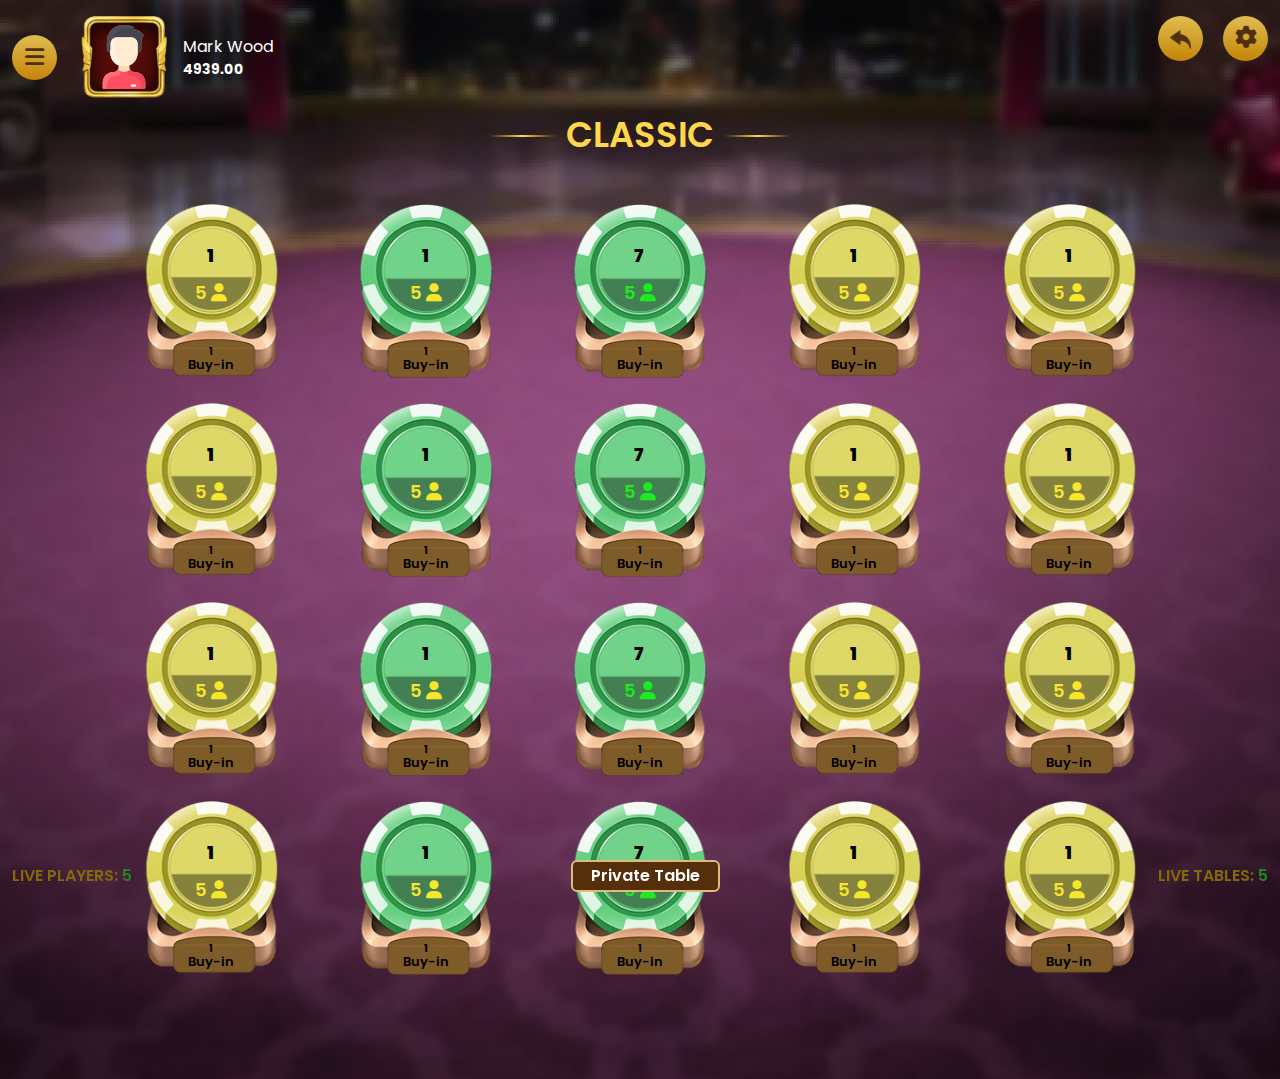
==== lobby.html @ 3e8548d9 "Add files via upload" ====
<!DOCTYPE html>
<html>
<head>
	<meta charset="UTF-8">
    <meta name="viewport" content="width=device-width,initial-scale=1">
	<title>Teen Patti</title>
	<link rel="stylesheet" type="text/css" href="assets/css/bootstrap.min.css">
	<link rel="stylesheet" type="text/css" href="assets/css/style.css">
	<link rel="stylesheet" type="text/css" href="assets/Fontawsome/css/all.min.css">
	<link href="https://fonts.googleapis.com/css2?family=Poppins:wght@400;500;600;700;800;900&display=swap" rel="stylesheet">
</head>
<body class="teenpatti-lobby" style="overflow-x: hidden;">
<div class="w-100 overflow-hidden" style="overflow: hidden;">
	<div class="teenpatti-header container-fluid py-3">
	<div class="row justify-content-between">
		<div class="w-auto d-flex align-items-center">
			<button class="btn btn-header me-4 lobbymenuBtn d-flex align-items-center justify-content-center">
				<i class="fa-solid fa-bars portrait-block"></i>
			</button>
			<div class="d-flex align-items-center">
			<div class="teenpattiprofile position-relative">
				<img src="assets/img/man.png" />
			</div>
			<p class="username ms-3 mb-0">Mark Wood<strong class="d-block" style="font-size: 14px;">4939.00</strong></p>
		</div>
	</div>
		<div class="w-auto">
			<button class="btn btn-header me-3">
				<img src="assets/img/back.png" />
			</button>
			<button class="btn btn-header settingsBtn">
				<i class="fa-solid fa-gear"></i>
			</button>

			<div class="lobbyMenu settingpopup position-absolute top-0">
        <button class="btn text-uppercase position-relative">Settings <i class="fa-solid fa-xmark"></i></button>
        <ul class="pokerMenu-list">
          <li class="d-block pokernav-item text-uppercase switchToggle">
            <i class="fa-solid fa-music"></i> Sound <input type="checkbox" id="switch" class="" name="">
            <label for="switch" class="value_add"></label>
          </li>
          <li class="d-block pokernav-item text-uppercase switchToggle">
            <i class="fa-solid fa-mobile"></i> Vibration <input type="checkbox" id="muteChat" class="" name="">
            <label for="muteChat" class="value_add"></label>
          </li>
          <li class="d-block pokernav-item text-uppercase switchToggle">
            <i class="fa-brands fa-rocketchat"></i> Chat <input type="checkbox" id="autoMuck" class="" name="">
            <label for="autoMuck" class="value_add"></label>
          </li>
        </ul>
      </div>

		</div>
</div>
</div>


<div class="container-fluid position-relative" style="padding-bottom: 80px;">
	<h2 class="text-uppercase lobby-title d-flex justify-content-center mb-0"><span>classic</span></h2>

	<div class="row align-items-center justify-content-center mt-5 betgapdiv">
		<div class="col-md-2 col-sm-4 col-6 mb-4 position-relative text-center">
			<div class="lobbybetpoint position-relative d-inline-block">
			<img src="assets/img/bet.png">
			<div class="userlobbypoint">1</div>
			<div class="usernumber-lobby">
				5 <i class="fa-solid fa-user"></i>
			</div>
			<div class="buyinlobbybtn">
				Buy-in
			</div>
			<div class="buyinpointlobby">1</div>
		</div>
	</div>

		<div class="col-md-2 col-sm-4 col-6 mb-4 position-relative text-center">
			<div class="lobbybetpoint position-relative d-inline-block">
			<img src="assets/img/bet2.png">
			<div class="userlobbypoint">1</div>
			<div class="usernumber-lobby">
				5 <i class="fa-solid fa-user"></i>
			</div>
			<div class="buyinlobbybtn">
				Buy-in
			</div>
			<div class="buyinpointlobby">1</div>
		</div>
	</div>

		<div class="col-md-2 col-sm-4 col-6 mb-4 position-relative text-center">
			<div class="lobbybetpoint position-relative d-inline-block">
			<img src="assets/img/bet2.png">
			<div class="userlobbypoint">7</div>
			<div class="usernumber-lobby" style="color: #1ceb1f;">
				5 <i class="fa-solid fa-user" style="color: #1ceb1f;"></i>
			</div>
			<div class="buyinlobbybtn">
				Buy-in
			</div>
			<div class="buyinpointlobby">1</div>
		</div>
		</div>

		<div class="col-md-2 col-sm-4 col-6 mb-4 position-relative text-center">
			<div class="lobbybetpoint position-relative d-inline-block">
			<img src="assets/img/bet.png">
			<div class="userlobbypoint">1</div>
			<div class="usernumber-lobby">
				5 <i class="fa-solid fa-user"></i>
			</div>
			<div class="buyinlobbybtn">
				Buy-in
			</div>
			<div class="buyinpointlobby">1</div>
		</div>
		</div>

		<div class="col-md-2 col-sm-4 col-6 mb-4 position-relative text-center">
			<div class="lobbybetpoint position-relative d-inline-block">
			<img src="assets/img/bet.png">
			<div class="userlobbypoint">1</div>
			<div class="usernumber-lobby">
				5 <i class="fa-solid fa-user"></i>
			</div>
			<div class="buyinlobbybtn">
				Buy-in
			</div>
			<div class="buyinpointlobby">1</div>
		</div>
		</div>

		<div class="col-md-2 col-sm-4 col-6 mb-4 position-relative text-center">
			<div class="lobbybetpoint position-relative d-inline-block">
			<img src="assets/img/bet.png">
			<div class="userlobbypoint">1</div>
			<div class="usernumber-lobby">
				5 <i class="fa-solid fa-user"></i>
			</div>
			<div class="buyinlobbybtn">
				Buy-in
			</div>
			<div class="buyinpointlobby">1</div>
		</div>
	</div>

		<div class="col-md-2 col-sm-4 col-6 mb-4 position-relative text-center">
			<div class="lobbybetpoint position-relative d-inline-block">
			<img src="assets/img/bet2.png">
			<div class="userlobbypoint">1</div>
			<div class="usernumber-lobby">
				5 <i class="fa-solid fa-user"></i>
			</div>
			<div class="buyinlobbybtn">
				Buy-in
			</div>
			<div class="buyinpointlobby">1</div>
		</div>
	</div>

		<div class="col-md-2 col-sm-4 col-6 mb-4 position-relative text-center">
			<div class="lobbybetpoint position-relative d-inline-block">
			<img src="assets/img/bet2.png">
			<div class="userlobbypoint">7</div>
			<div class="usernumber-lobby" style="color: #1ceb1f;">
				5 <i class="fa-solid fa-user" style="color: #1ceb1f;"></i>
			</div>
			<div class="buyinlobbybtn">
				Buy-in
			</div>
			<div class="buyinpointlobby">1</div>
		</div>
		</div>

		<div class="col-md-2 col-sm-4 col-6 mb-4 position-relative text-center">
			<div class="lobbybetpoint position-relative d-inline-block">
			<img src="assets/img/bet.png">
			<div class="userlobbypoint">1</div>
			<div class="usernumber-lobby">
				5 <i class="fa-solid fa-user"></i>
			</div>
			<div class="buyinlobbybtn">
				Buy-in
			</div>
			<div class="buyinpointlobby">1</div>
		</div>
		</div>

		<div class="col-md-2 col-sm-4 col-6 mb-4 position-relative text-center">
			<div class="lobbybetpoint position-relative d-inline-block">
			<img src="assets/img/bet.png">
			<div class="userlobbypoint">1</div>
			<div class="usernumber-lobby">
				5 <i class="fa-solid fa-user"></i>
			</div>
			<div class="buyinlobbybtn">
				Buy-in
			</div>
			<div class="buyinpointlobby">1</div>
		</div>
		</div>

		<div class="col-md-2 col-sm-4 col-6 mb-4 position-relative text-center">
			<div class="lobbybetpoint position-relative d-inline-block">
			<img src="assets/img/bet.png">
			<div class="userlobbypoint">1</div>
			<div class="usernumber-lobby">
				5 <i class="fa-solid fa-user"></i>
			</div>
			<div class="buyinlobbybtn">
				Buy-in
			</div>
			<div class="buyinpointlobby">1</div>
		</div>
	</div>

		<div class="col-md-2 col-sm-4 col-6 mb-4 position-relative text-center">
			<div class="lobbybetpoint position-relative d-inline-block">
			<img src="assets/img/bet2.png">
			<div class="userlobbypoint">1</div>
			<div class="usernumber-lobby">
				5 <i class="fa-solid fa-user"></i>
			</div>
			<div class="buyinlobbybtn">
				Buy-in
			</div>
			<div class="buyinpointlobby">1</div>
		</div>
	</div>

		<div class="col-md-2 col-sm-4 col-6 mb-4 position-relative text-center">
			<div class="lobbybetpoint position-relative d-inline-block">
			<img src="assets/img/bet2.png">
			<div class="userlobbypoint">7</div>
			<div class="usernumber-lobby" style="color: #1ceb1f;">
				5 <i class="fa-solid fa-user" style="color: #1ceb1f;"></i>
			</div>
			<div class="buyinlobbybtn">
				Buy-in
			</div>
			<div class="buyinpointlobby">1</div>
		</div>
		</div>

		<div class="col-md-2 col-sm-4 col-6 mb-4 position-relative text-center">
			<div class="lobbybetpoint position-relative d-inline-block">
			<img src="assets/img/bet.png">
			<div class="userlobbypoint">1</div>
			<div class="usernumber-lobby">
				5 <i class="fa-solid fa-user"></i>
			</div>
			<div class="buyinlobbybtn">
				Buy-in
			</div>
			<div class="buyinpointlobby">1</div>
		</div>
		</div>

		<div class="col-md-2 col-sm-4 col-6 mb-4 position-relative text-center">
			<div class="lobbybetpoint position-relative d-inline-block">
			<img src="assets/img/bet.png">
			<div class="userlobbypoint">1</div>
			<div class="usernumber-lobby">
				5 <i class="fa-solid fa-user"></i>
			</div>
			<div class="buyinlobbybtn">
				Buy-in
			</div>
			<div class="buyinpointlobby">1</div>
		</div>
		</div>

		<div class="col-md-2 col-sm-4 col-6 mb-4 position-relative text-center">
			<div class="lobbybetpoint position-relative d-inline-block">
			<img src="assets/img/bet.png">
			<div class="userlobbypoint">1</div>
			<div class="usernumber-lobby">
				5 <i class="fa-solid fa-user"></i>
			</div>
			<div class="buyinlobbybtn">
				Buy-in
			</div>
			<div class="buyinpointlobby">1</div>
		</div>
	</div>

		<div class="col-md-2 col-sm-4 col-6 mb-4 position-relative text-center">
			<div class="lobbybetpoint position-relative d-inline-block">
			<img src="assets/img/bet2.png">
			<div class="userlobbypoint">1</div>
			<div class="usernumber-lobby">
				5 <i class="fa-solid fa-user"></i>
			</div>
			<div class="buyinlobbybtn">
				Buy-in
			</div>
			<div class="buyinpointlobby">1</div>
		</div>
	</div>

		<div class="col-md-2 col-sm-4 col-6 mb-4 position-relative text-center">
			<div class="lobbybetpoint position-relative d-inline-block">
			<img src="assets/img/bet2.png">
			<div class="userlobbypoint">7</div>
			<div class="usernumber-lobby" style="color: #1ceb1f;">
				5 <i class="fa-solid fa-user" style="color: #1ceb1f;"></i>
			</div>
			<div class="buyinlobbybtn">
				Buy-in
			</div>
			<div class="buyinpointlobby">1</div>
		</div>
		</div>

		<div class="col-md-2 col-sm-4 col-6 mb-4 position-relative text-center">
			<div class="lobbybetpoint position-relative d-inline-block">
			<img src="assets/img/bet.png">
			<div class="userlobbypoint">1</div>
			<div class="usernumber-lobby">
				5 <i class="fa-solid fa-user"></i>
			</div>
			<div class="buyinlobbybtn">
				Buy-in
			</div>
			<div class="buyinpointlobby">1</div>
		</div>
		</div>

		<div class="col-md-2 col-sm-4 col-6 mb-4 position-relative text-center">
			<div class="lobbybetpoint position-relative d-inline-block">
			<img src="assets/img/bet.png">
			<div class="userlobbypoint">1</div>
			<div class="usernumber-lobby">
				5 <i class="fa-solid fa-user"></i>
			</div>
			<div class="buyinlobbybtn">
				Buy-in
			</div>
			<div class="buyinpointlobby">1</div>
		</div>
		</div>

	</div>


</div>

<div class="container-fluid d-flex justify-content-between position-fixed bottom-0 playerfixBtn align-items-center pb-2" style="z-index: 99;">
	<div class="w-auto">
		<p class="mb-0 text-uppercase">Live Players: <span>5</span></p>
	</div>
	<div class="w-auto">
		<button class="privatetable-btn">Private Table</button>
	</div>
	<div class="w-auto">
		<p class="mb-0 text-uppercase">Live Tables: <span>5</span></p>
	</div>

</div>

<!-- -----------------Menu------------------------- -->

      <div class="lobbyMenu position-fixed top-0">
        <button class="btn text-uppercase landscape-block"><img class="profile-menu position-relative" src="assets/img/man.png"><span><span class="d-block w-100">Hi,</span>Shiveesinghal</span></button>
        <button class="lobbyclose-btn" data-bs-dismiss="modal"><i class="fa-solid fa-xmark"></i></button>

        <ul class="pokerMenu-list">
          <li class="d-block">
            <a href="#" class="text-capitalize pokernav-item"><i class="fa-solid fa-forward-step"></i> transaction</a>
          </li>
          <li class="d-block">
            <a href="#" class="text-capitalize pokernav-item"><img src="assets/img/cash.png" width="24" />KYC</a>
          </li>
          <li class="d-block">
            <a href="#" class="text-capitalize pokernav-item"><i class="fa-solid fa-person-arrow-up-from-line"></i> Bank Details</a>
          </li>
          <li class="d-block">
            <a href="#" class="text-capitalize pokernav-item"><i class="fa-solid fa-person-arrow-up-from-line"></i> Deposit History </a>
          </li>
          <li class="d-block">
            <a href="#" class="text-capitalize pokernav-item"><i class="fa-solid fa-question"></i> My Transactions</a>
          </li>
          <li class="d-block">
            <a href="#" class="text-capitalize pokernav-item"><i class="fa-solid fa-right-from-bracket"></i> My Invitations</a>
          </li>
          <li class="d-block">
            <a href="#" class="text-capitalize pokernav-item"><i class="fa-solid fa-right-from-bracket"></i> Player Invitations</a>
          </li>
          <li class="d-block">
            <button class="text-uppercase logout-lobbybtn">LOgout</button>
          </li>
        </ul>

      </div>

<!-- -----------------Menu------------------------- -->


</div>










<script src="assets/js/bootstrap.min.js"></script>
<script src="assets/js/jquery.min.js"></script>

<script>
	$(".lobbymenuBtn").click(function(){
	$(".lobbyMenu").toggleClass("lobbyMenu-open");
	});
	$(".lobbyclose-btn").click(function(){
		$(".lobbyMenu").removeClass("lobbyMenu-open");
	});
	$(".settingsBtn").click(function(){
	$(".settingpopup").toggleClass("settingpopup-open");
	});
	$(".settingpopup button i").click(function(){
  $(".settingpopup").removeClass("settingpopup-open");
});
</script>

</body>
</html>
---- assets/css/style.css ----
:root {
	--maincolor:#4bb84d;
}
* {
	font-family: 'Poppins', sans-serif;
  color: #fff;
  box-sizing: border-box;
  margin: 0;
  padding: 0;
}
body {
	background: #1a0a0b !important;
  color: #fff;
}
img {max-width: 100%;}
ul {
  list-style: none;
  padding: 0;
}
a {
  text-decoration: none;
}
.btn-header {
  background: linear-gradient(#dfbd51, #c68408);
  border-radius: 50%;
  border: 0;
  width: 45px;
  height: 45px;
}
.btn-header i {
  color: #4e300f;
  font-size: 22px;
}
.teenpattitablegame {
  background: url('../img/teenpattitable.png') no-repeat;
  background-size: cover;
  height: 630px;
}
.bootpoint {
  background: #310709;
  padding: 15px 30px;
}
.bootpoint li {
  width: 100%;
  float: left;
  margin-bottom: 18px;
}
.bootpoint li:last-child {
  margin-bottom: 0;
}
.bootpointtext {
  background: #0a0102;
  width: 100%;
  text-align: center;
  font-size: 26px;
  font-weight: 500;
  padding: 15px 5px;
  border-radius: 12px;
  box-shadow: 0px 0px 10px #3e2e30;
  padding-left: 45px;
}
.bootpoint::before {
  content: "";
  display: block;
  width: 3px;
  height: 67px;
  position: absolute;
  top: 20px;
  left: 0;
  background: linear-gradient(transparent, #ac9798, transparent);
  border-radius: 6px;
}
.bootpoint:first-child::before {
  display: none;
}
.chat-fix {
  bottom: 15px;
  left: 15px;
}
.teenpattiuser {
  background: url('../img/profilebg.png') no-repeat;
  border-radius: 5px;
  position: absolute;
  width: 105px;
  left: 9%;
  top: 30%;
  padding: 13px;
  background-size: cover;
  height: 100px;
}
.teenpattiuser p {
  background: #000;
  width: 100%;
  font-size: 14px;
  text-align: center;
  padding: 5px 2px;
}
.teenpattiuser2 {
  bottom: 20%;
  top: inherit;
}
.teenpattiuser3 {
  bottom: 18%;
  top: inherit;
  left: 0;
  right: 0;
  margin: 0px auto;
}
.gamestarttime {
  font-size: 22px;
}
.teenpattiuser i, .teenpattiuserDpoint {
  border: 1px solid #ecc85d;
  background: #4e0b06;
  width: 30px;
  height: 30px;
  border-radius: 50%;
  display: flex;
  place-items: center;
  place-content: center;
  bottom: -11px;
  left: -12px;
}
.teenpattiuserDpoint {
  bottom: auto;
  top: -11px;
  font-weight: 600;
}
.hardid, .hardid span {
  color: #4eb323;
  font-size: 14px;
}
.user-patti {
  display: flex;
  right: 0;
  top: 0;
}
.user-patti img {
  margin-left: -15px;
  width: 28px;
}
.user-patti {
  right: -46px;
  top: 0px;
  bottom: 0;
  display: flex;
  align-items: center;
  flex-wrap: wrap;
}
.user-patti p {
  background: transparent;
}
.user-patti p img {
  width: 18px;
}
.pattirotate {
  transform: rotate(-19deg);
}
.pattirotate-end {
  transform: rotate(19deg);
}
.pattirotate-center {
  position: relative;
  z-index: 1;
  margin-top: -6px;
}
.potpointgame {
  top: 30%;
}
.setting-modal .modal-content {
  background: linear-gradient(#3fa36f, #194328);
}
.pokerMenu-list {
  padding: 0;
  margin: 0;
  list-style: none;
}
.pokernav-item {
  display: block;
  color: #fff;
  font-size: 18px;
  padding: 8px 0px;
  transition: all .4s linear;
}
.settingpopup .pokernav-item {
  padding: 8px 10px;
}
.switchToggle input[type="checkbox"] {
  height: 0;
  width: 0;
  visibility: hidden;
  position: absolute;
}
.switchToggle label {
  cursor: pointer;
  text-indent: -9999px;
  width: 60px;
  max-width: 70px;
  height: 25px;
  background: #881817;
  display: inline-block;
  border-radius: 100px;
  position: relative;
  float: right;
}
.switchToggle input:checked + label {
  background: #4bb84d;
}
.switchToggle input + label::before, .switchToggle input + input + label::before {
  content: 'No';
  position: absolute;
  top: 2px;
  left: 31px;
  width: 21px;
  height: 21px;
  border-radius: 90px;
  transition: 0.3s;
  text-indent: 0;
  color: #fff;
  font-size: 14px;
}
.switchToggle label::after {
  content: '';
  position: absolute;
  top: 2px;
  left: 2px;
  width: 21px;
  height: 21px;
  background: #fff;
  border-radius: 90px;
  transition: 0.3s;
}
.switchToggle input:checked + label::before, .switchToggle input:checked + input + label::before {
  content: 'Yes';
  position: absolute;
  top: 2px;
  left: 10px;
  width: 21px;
  height: 21px;
  border-radius: 90px;
  transition: 0.3s;
  text-indent: 0;
  color: #fff;
}
.switchToggle input:checked + label::after, .switchToggle input:checked + input + label::after {
  left: calc(100% - 2px);
  transform: translateX(-100%);
}
.setting-modal .modal-header h5 {
  font-size: 28px;
  font-weight: 500;
  text-transform: uppercase;
}
.setting-modal .modal-header {
  padding-bottom: 10px;
  padding-top: 10px;
  border-bottom: 1px solid #4e300f;
}
.pack-btn {
  background: linear-gradient(#0049ae,#002957);
  border: 3px solid #8b8c9a;
  border-radius: 6px;
  font-size: 20px;
  font-weight: 600;
  padding: 6px 15px;
  box-shadow: 0 0 9px #4981da;
  min-height: 69px;
}
.pack-btn span {
  font-size: 14px;
}
.plush-btn {
  background: #027606 !important;
  font-size: 30px;
  padding: 0 8px;
  width: 38px;
  height: 38px;
  color: #fff;
  font-weight: 600;
  display: flex;
  align-items: center;
  justify-content: center;
  border-radius: 50%;
  border: 2px solid #dab344;
}
.packblindiv .bootpoint {
  background: transparent;
}
.packblindiv .bootpoint::before {
  display: none;
}
.setting-modal .modal-header {
  padding-bottom: 10px;
  padding-top: 10px;
  border-bottom: 3px solid #d6ce77;
  background: linear-gradient(#45660b, #3a5c08);
  box-shadow: 0 4px 6px #44650a;
}
.card-start {
  margin-left: -28px;
}
.tablerankcard {
  background: #12341c;
  border: 1px solid #556138;
}
.tablerankcard {
  padding-bottom: 5px;
  padding-top: 4px;
}
.see-btn {
  width: 90%;
  z-index: 1;
  background: linear-gradient(#0049ae,#002957);
  border: 2px solid #8b8c9a;
  font-size: 12px;
  border-radius: 4px;
  left: 0;
  right: 0;
  margin: 0px auto;
  top: 7px;
}
.chatmodallist li {
  background: #082010;
  text-align: center;
  display: block;
  margin-bottom: 15px;
  border: 1px solid #d6ce77;
  border-radius: 25px;
  font-size: 16px;
  font-weight: 600;
  padding: 8px 8px;
  cursor: pointer;
}
.chatmodallist li:last-child {
  margin-bottom: 0;
}
.setting-modal .modal-header h5 p {
  font-size: 14px;
  text-transform: initial;
  font-weight: 400;
}
.chatModal-div .modal-dialog {
  margin-left: 15px;
  margin-bottom: 15px;
  max-width: 350px;
}
.teenpattitable-container {
  max-width: 1140px;
}
.teenpattiuser-point {
  position: absolute;
  border: ;
  bottom: 4px;
  font-size: 12px !important;
  left: 6px;
  width: 80% !important;
  right: 0;
  margin: 0px auto;
  padding: 1px !important;
  border-radius: 0px 0 7px 7px;
}
.teenpattiuser3 .user-patti img {
  width: 35px;
}
.teenpattiuser3 .user-patti p.mb-4 img {
  margin-left: 0;
  width: 18px;
}
.teenpattiuser3 .user-patti {
  right: -95px;
}
.fixpoint {
  font-size: 14px;
}

/* -------------------Menu Css------------------- */

.lobbyMenu {
  background: #1f1200;
border: 1px solid #bcaf61 !important;
  border-radius: 8px 8px 2px 2px;
  width: 235px;
  transform: translate(-200%);
  opacity: 0;
  visibility: hidden;
  transition: all .4s linear;
  z-index: 999;
}
.lobbyMenu {
  padding-top: 0 !important;
  background: #000;
border: 1px solid #bcaf61 !important;
  left: 0;
}
.lobbyMenu {
  width: 290px !important;
}
.lobbyMenu-open {
  transform: translate(0);
  opacity: 1;
  visibility: visible;
}
.lobbyMenu button {
  font-size: 16px !important;
  text-transform: capitalize !important;
  display: flex;
  align-items: center;
  flex-wrap: wrap;
}
.lobbyMenu button {
  width: 100%;
  color: #fff;
  text-align: left;
  padding: 4px 20px;
  font-size: 28px;
  font-weight: 500;
  border-bottom: 1.9px solid #bcaf61 !important;
  border-radius: 6px 6px 0 0;
}
.lobbyMenu button.landscape-block {
  display: flex !important;
}
.lobbyMenu button img {
  margin-right: 25px;
}
.lobbyMenu .lobbyclose-btn {
  border: 0 !important;
  background: #f40403;
  width: 32px !important;
  height: 32px !important;
  border-radius: 50%;
  overflow: hidden;
  display: flex;
  align-items: center;
  justify-content: center;
  position: absolute;
  right: 5px;
  top: 5px;
  padding: 0;
}
.pokernav-item {
  display: block;
  color: #fff;
  font-size: 18px;
  border-bottom: 1.9px solid #dcbd7d;
  padding: 8px 30px;
  transition: all .4s linear;
  position: relative;
  cursor: pointer;
}
.pokernav-item img, .pokernav-item i {
  margin-right: 20px;
  min-width: 24px;
}
.lobbyMenu .logout-lobbybtn {
  background: linear-gradient(#a91a27, #710e15);
  margin: 0px auto;
  margin-bottom: 8px;
  width: auto;
  text-align: center;
  margin-top: 8px;
  border: 0 !important;
  border-radius: 6px !important;
  text-transform: uppercase !important;
  padding: 5px 15px;
}
.pokernav-item:hover {
  background: #dcbd7d;
  color: #000;
}
.pokernav-item:hover i {
  color: #000;
}

/* -------------------Menu Css End!------------------- */

/* -------------------Setting Popup Css------------------- */

.settingpopup {
  left: inherit;
  right: 0;
  transform: translate(200%);
}
.settingpopup-open {
  visibility: visible !important;
  opacity: 1 !important;
  transform: translate(0) !important;
}
.settingpopup .pokernav-item:last-child {
  border-bottom: 0;
}
.settingpopup.settingpopup1 ul li {
  text-align: left;
}
.settingpopup .pokernav-item {
  padding: 12px 10px;
  font-size: 14px;
}
.settingpopup .pokernav-item i {
  margin-right: 3px;
  color: #dcbd7d;
}
.settingpopup .pokernav-item:hover i {
  color: #000;
}
.settingpopup button {
  padding: 4px 10px;
  padding-right: 35px;
  font-size: 28px !important;
  text-transform: uppercase !important;
}
.settingpopup button i {
  position: absolute;
  right: 9px;
  top: 2px;
  padding: 8px 5px;
}

/* -------------------Setting Popup Css End!------------------- */

.setting-modal .pokernav-item {
  padding: 8px 0px;
  border: 0;
  background: transparent;
  color: #fff;
}
.selcetavtar {
  background: #12341c;
  border: 1px solid #556138;
  text-align: center;
  border-radius: 4px;
}
.subtitleModal {
  border-bottom: 1px solid #1a4426;
  font-weight: 500;
  font-size: 22px;
  text-transform: capitalize;
  margin-bottom: 20px;
  padding: 8px 0;
}
.selectbgmodal {
  background: #000;
  width: 100%;
  height: 100px;
  border-radius: 4px;
}






@media (max-width: 1120px) {
  .teenpattitablegame {
  height: 515px;
  background-position: center;
}
.teenpattitable-container {
  max-width: 900px;
}

}

@media (min-width: 767px) {
  .teenpattitable-container {
  margin-top: -120px;
}
.betgapdiv {
  gap: 1px;
}

}




/* ---------------------Teen Patti lobby css---------------------------- */


.teenpattiprofile {
  background: url('../img/profilebg.png') no-repeat;
    background-size: auto;
  background-size: cover;
  padding: 5px;
  width: 86px;
  height: 82px;
  display: flex;
  align-items: center;
  justify-content: center;
}
body.teenpatti-lobby {
  background: url('../img/bg.png') no-repeat !important;
  color: #fff;
  margin: 0 !important;
  padding: 0 !important;
  background-position: center;
  background-position: center !important;
  background-size: cover !important;
  min-height: 100vh;
  position: relative;
}
.lobby-title span {
  color: #ffd74b;
  font-weight: 600;
  font-size: 35px;
  position: relative;
}
.lobby-title span::before, .lobby-title span::after {
  content: "";
  display: block;
  width: 67px;
  height: 2px;
  background: linear-gradient(to left, transparent, #ffd74b, transparent);
  top: 51%;
  position: absolute;
  left: -52%;
}
.lobby-title span::after {
  right: -52%;
  left: auto;
}
.lobbybetpoint img {
  width: 140px;
}
.userlobbypoint, .usernumber-lobby {
  position: absolute;
  color: #000;
  left: 0;
  right: 0;
  margin: 0px auto;
  top: 22%;
  z-index: 1;
  text-align: center;
  font-weight: 800;
  font-size: 18px;
}
.usernumber-lobby i {
  color: #f6e72c;
}
.usernumber-lobby {
  top: 43%;
  color: #f6e72c;
  font-weight: 600;
}
.buyinlobbybtn {
  position: absolute;
  bottom: 4px;
  text-align: center;
  left: 0;
  right: 0;
  color: #000;
  font-size: 13px;
  font-weight: 600;
}
.buyinpointlobby {
  position: absolute;
  left: 0;
  right: 0;
  text-align: center;
  color: #000;
  z-index: 1;
  bottom: 19px;
  font-size: 10px;
  font-weight: 700;
}
.playerfixBtn p {
  color: #83690c;
  font-weight: 600;
}
.playerfixBtn p span {
  color: #228324;
}
.privatetable-btn {
  background: #552f0b;
  border: 2px solid #dcbd7d;
  border-radius: 6px;
  padding: 2px 18px;
  font-weight: 600;
}
.tipdealerimg {
  width: 100px;
  top: 8%;
  left: 3%;
  right: 0;
  margin: 0px auto;
}
.teenpattigamecoin {
  left: 18px;
  top: 5px;
  width: 85px;
}

/* ---------------------Teen Patti lobby css End!---------------------------- */
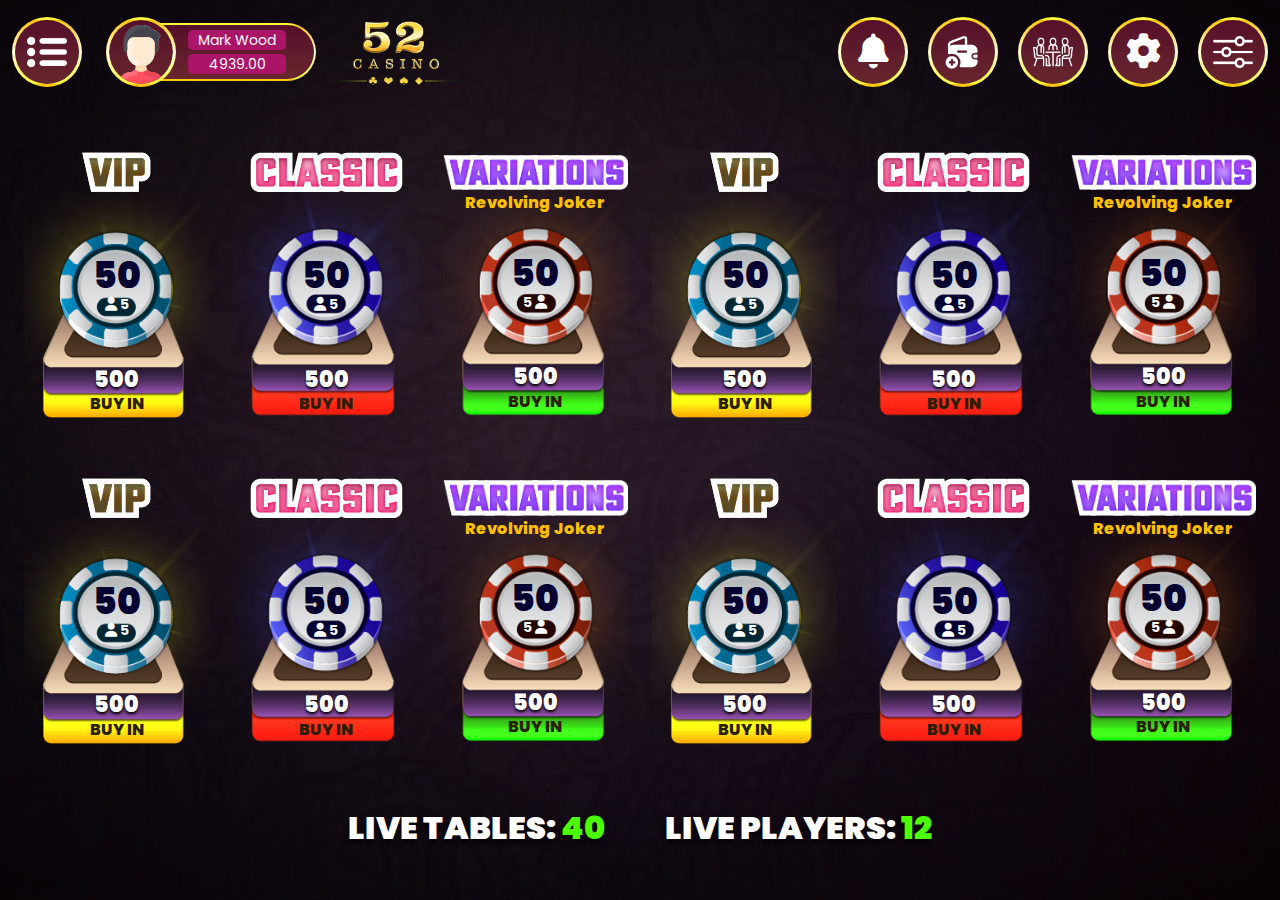
==== commit 559a820e: "Add files via upload" ====
--- a/lobby.html
+++ b/lobby.html
@@ -12,378 +12,367 @@
 <body class="teenpatti-lobby" style="overflow-x: hidden;">
 <div class="w-100 overflow-hidden" style="overflow: hidden;">
 	<div class="teenpatti-header container-fluid py-3">
-	<div class="row justify-content-between">
+	<div class="row justify-content-between align-items-center">
 		<div class="w-auto d-flex align-items-center">
 			<button class="btn btn-header me-4 lobbymenuBtn d-flex align-items-center justify-content-center">
-				<i class="fa-solid fa-bars portrait-block"></i>
+				<img src="assets/img/list.png" />
 			</button>
-			<div class="d-flex align-items-center">
-			<div class="teenpattiprofile position-relative">
-				<img src="assets/img/man.png" />
-			</div>
-			<p class="username ms-3 mb-0">Mark Wood<strong class="d-block" style="font-size: 14px;">4939.00</strong></p>
-		</div>
-	</div>
-		<div class="w-auto">
+			<div class="d-flex align-items-center position-relative">
+			<div class="teenpattiprofile position-relative" data-bs-toggle="modal" data-bs-target="#exitModal">
+				<img src="assets/img/man.png" class="w-100" />
+			</div>
+			<p class="username mb-0">
+				<span class="d-block mb-1">Mark Wood</span>
+				<strong class="d-block">4939.00</strong></p>
+		</div>
+		<div class="logo">
+			<a href="#"><img src="assets/img/logo.png" width="160" /></a>
+		</div>
+
+	</div>
+		<div class="w-auto headerbtn-right">
 			<button class="btn btn-header me-3">
-				<img src="assets/img/back.png" />
+				<i class="fa-solid fa-bell"></i>
 			</button>
-			<button class="btn btn-header settingsBtn">
+			<button class="btn btn-header me-3" data-bs-toggle="modal" data-bs-target="#inviteEarnModal">
+				<img src="assets/img/add.png" />
+			</button>
+			<button class="btn btn-header me-3" data-bs-toggle="modal" data-bs-target="#privatetableModal">
+				<img src="assets/img/meeting.png" />
+			</button>
+			<button class="btn btn-header me-3 settingsBtn">
 				<i class="fa-solid fa-gear"></i>
 			</button>
-
-			<div class="lobbyMenu settingpopup position-absolute top-0">
-        <button class="btn text-uppercase position-relative">Settings <i class="fa-solid fa-xmark"></i></button>
-        <ul class="pokerMenu-list">
-          <li class="d-block pokernav-item text-uppercase switchToggle">
-            <i class="fa-solid fa-music"></i> Sound <input type="checkbox" id="switch" class="" name="">
+			<button class="btn btn-header settingsBtn2">
+				<img src="assets/img/filter.png" />
+			</button>
+
+			<div class="lobbyMenu settingpopup settingpopup1 position-absolute top-0">
+        <button class="btn text-capitalize position-relative text-center justify-content-center">Settings <i class="fa-solid fa-xmark"></i></button>
+        <ul class="pokerMenu-list pb-0">
+          <li class="d-block pokernav-item text-capitalize d-flex align-items-center justify-content-between">
+            Sound <i class="fa-solid fa-volume-off"></i>
+          </li>
+          <li class="d-block pokernav-item text-capitalize d-flex align-items-center justify-content-between">
+            Music <i class="fa-solid fa-music"></i>
+          </li>
+          <li class="d-block pokernav-item text-capitalize d-flex align-items-center justify-content-between">
+            Vibration <i class="fa-solid fa-mobile"></i>
+          </li>
+          <li class="d-block pokernav-item text-capitalize switchToggle">
+            Chat <input type="checkbox" id="switch" class="" name="">
             <label for="switch" class="value_add"></label>
           </li>
-          <li class="d-block pokernav-item text-uppercase switchToggle">
-            <i class="fa-solid fa-mobile"></i> Vibration <input type="checkbox" id="muteChat" class="" name="">
-            <label for="muteChat" class="value_add"></label>
-          </li>
-          <li class="d-block pokernav-item text-uppercase switchToggle">
-            <i class="fa-brands fa-rocketchat"></i> Chat <input type="checkbox" id="autoMuck" class="" name="">
-            <label for="autoMuck" class="value_add"></label>
-          </li>
         </ul>
       </div>
 
-		</div>
-</div>
-</div>
-
-
-<div class="container-fluid position-relative" style="padding-bottom: 80px;">
-	<h2 class="text-uppercase lobby-title d-flex justify-content-center mb-0"><span>classic</span></h2>
-
+      <div class="lobbyMenu settingpopup settingpopup2 position-absolute top-0">
+        <button class="btn text-capitalize position-relative text-center justify-content-center"><i class="fa-solid fa-xmark"></i></button>
+        <ul class="pokerMenu-list pb-0">
+          <li class="d-block pokernav-item text-capitalize">
+            <input class="position-absolute invisible" type="radio" id="classic" name="classic"><label for="classic" class="radiolabelall d-block">Classic</label>
+          </li>
+          <li class="d-block pokernav-item text-capitalize">
+            <input class="position-absolute invisible" type="radio" id="vip" name="classic"><label for="vip" class="radiolabelall d-block">Vip</label>
+          </li>
+          <li class="d-block pokernav-item text-capitalize">
+            <input class="position-absolute invisible" type="radio" id="variations" name="classic"><label for="variations" class="radiolabelall d-block">Variations</label>
+          </li>
+          <li class="d-block pokernav-item text-capitalize">
+            <input class="position-absolute invisible" type="radio" id="all" name="classic"><label for="all" class="radiolabelall d-block">All</label>
+          </li>
+        </ul>
+      </div>
+
+		</div>
+</div>
+</div>
+
+
+<div class="container-fluid position-relative">
+	<!-- <h2 class="text-uppercase lobby-title d-flex justify-content-center mb-0"><span>classic</span></h2> -->
+<div class="container lobbybetpoint-container">
 	<div class="row align-items-center justify-content-center mt-5 betgapdiv">
 		<div class="col-md-2 col-sm-4 col-6 mb-4 position-relative text-center">
+			<div class="w-100 text-center mb-0">
+				<img src="assets/img/vip.png">
+			</div>
 			<div class="lobbybetpoint position-relative d-inline-block">
 			<img src="assets/img/bet.png">
-			<div class="userlobbypoint">1</div>
+			<div class="userlobbypoint">50</div>
+			<div class="usernumber-lobby">
+				<i class="fa-solid fa-user"></i> 5
+			</div>
+			<div class="buyinlobbybtn">
+				Buy in
+			</div>
+			<div class="buyinpointlobby">500</div>
+		</div>
+	</div>
+
+		<div class="col-md-2 col-sm-4 col-6 mb-4 position-relative text-center">
+			<div class="w-100 text-center mb-0">
+				<img src="assets/img/classic.png">
+			</div>
+			<div class="lobbybetpoint position-relative d-inline-block">
+			<img src="assets/img/bet1.png">
+			<div class="userlobbypoint">50</div>
+			<div class="usernumber-lobby">
+				<i class="fa-solid fa-user"></i> 5
+			</div>
+			<div class="buyinlobbybtn">
+				Buy in
+			</div>
+			<div class="buyinpointlobby">500</div>
+		</div>
+	</div>
+
+		<div class="col-md-2 col-sm-4 col-6 mb-4 position-relative text-center">
+			<div class="w-100 text-center mb-0 position-relative">
+				<img src="assets/img/variations.png" />
+				<p class="revolvingjoker">Revolving Joker</p>
+			</div>
+			<div class="lobbybetpoint position-relative d-inline-block">
+			<img src="assets/img/bet2.png">
+			<div class="userlobbypoint">50</div>
 			<div class="usernumber-lobby">
 				5 <i class="fa-solid fa-user"></i>
 			</div>
 			<div class="buyinlobbybtn">
-				Buy-in
-			</div>
-			<div class="buyinpointlobby">1</div>
-		</div>
-	</div>
-
-		<div class="col-md-2 col-sm-4 col-6 mb-4 position-relative text-center">
+				Buy in
+			</div>
+			<div class="buyinpointlobby">500</div>
+		</div>
+		</div>
+
+		<div class="col-md-2 col-sm-4 col-6 mb-4 position-relative text-center">
+			<div class="w-100 text-center mb-0">
+				<img src="assets/img/vip.png">
+			</div>
+			<div class="lobbybetpoint position-relative d-inline-block">
+			<img src="assets/img/bet.png">
+			<div class="userlobbypoint">50</div>
+			<div class="usernumber-lobby">
+				<i class="fa-solid fa-user"></i> 5
+			</div>
+			<div class="buyinlobbybtn">
+				Buy in
+			</div>
+			<div class="buyinpointlobby">500</div>
+		</div>
+	</div>
+
+		<div class="col-md-2 col-sm-4 col-6 mb-4 position-relative text-center">
+			<div class="w-100 text-center mb-0">
+				<img src="assets/img/classic.png">
+			</div>
+			<div class="lobbybetpoint position-relative d-inline-block">
+			<img src="assets/img/bet1.png">
+			<div class="userlobbypoint">50</div>
+			<div class="usernumber-lobby">
+				<i class="fa-solid fa-user"></i> 5
+			</div>
+			<div class="buyinlobbybtn">
+				Buy in
+			</div>
+			<div class="buyinpointlobby">500</div>
+		</div>
+	</div>
+
+		<div class="col-md-2 col-sm-4 col-6 mb-4 position-relative text-center">
+			<div class="w-100 text-center mb-0 position-relative">
+				<img src="assets/img/variations.png" />
+				<p class="revolvingjoker">Revolving Joker</p>
+			</div>
 			<div class="lobbybetpoint position-relative d-inline-block">
 			<img src="assets/img/bet2.png">
-			<div class="userlobbypoint">1</div>
+			<div class="userlobbypoint">50</div>
 			<div class="usernumber-lobby">
 				5 <i class="fa-solid fa-user"></i>
 			</div>
 			<div class="buyinlobbybtn">
-				Buy-in
-			</div>
-			<div class="buyinpointlobby">1</div>
-		</div>
-	</div>
-
-		<div class="col-md-2 col-sm-4 col-6 mb-4 position-relative text-center">
+				Buy in
+			</div>
+			<div class="buyinpointlobby">500</div>
+		</div>
+		</div>
+
+		<div class="col-md-2 col-sm-4 col-6 mb-4 position-relative text-center">
+			<div class="w-100 text-center mb-0">
+				<img src="assets/img/vip.png">
+			</div>
+			<div class="lobbybetpoint position-relative d-inline-block">
+			<img src="assets/img/bet.png">
+			<div class="userlobbypoint">50</div>
+			<div class="usernumber-lobby">
+				<i class="fa-solid fa-user"></i> 5
+			</div>
+			<div class="buyinlobbybtn">
+				Buy in
+			</div>
+			<div class="buyinpointlobby">500</div>
+		</div>
+	</div>
+
+		<div class="col-md-2 col-sm-4 col-6 mb-4 position-relative text-center">
+			<div class="w-100 text-center mb-0">
+				<img src="assets/img/classic.png">
+			</div>
+			<div class="lobbybetpoint position-relative d-inline-block">
+			<img src="assets/img/bet1.png">
+			<div class="userlobbypoint">50</div>
+			<div class="usernumber-lobby">
+				<i class="fa-solid fa-user"></i> 5
+			</div>
+			<div class="buyinlobbybtn">
+				Buy in
+			</div>
+			<div class="buyinpointlobby">500</div>
+		</div>
+	</div>
+
+		<div class="col-md-2 col-sm-4 col-6 mb-4 position-relative text-center">
+			<div class="w-100 text-center mb-0 position-relative">
+				<img src="assets/img/variations.png" />
+				<p class="revolvingjoker">Revolving Joker</p>
+			</div>
 			<div class="lobbybetpoint position-relative d-inline-block">
 			<img src="assets/img/bet2.png">
-			<div class="userlobbypoint">7</div>
-			<div class="usernumber-lobby" style="color: #1ceb1f;">
-				5 <i class="fa-solid fa-user" style="color: #1ceb1f;"></i>
-			</div>
-			<div class="buyinlobbybtn">
-				Buy-in
-			</div>
-			<div class="buyinpointlobby">1</div>
-		</div>
-		</div>
-
-		<div class="col-md-2 col-sm-4 col-6 mb-4 position-relative text-center">
+			<div class="userlobbypoint">50</div>
+			<div class="usernumber-lobby">
+				5 <i class="fa-solid fa-user"></i>
+			</div>
+			<div class="buyinlobbybtn">
+				Buy in
+			</div>
+			<div class="buyinpointlobby">500</div>
+		</div>
+		</div>
+
+		<div class="col-md-2 col-sm-4 col-6 mb-4 position-relative text-center">
+			<div class="w-100 text-center mb-0">
+				<img src="assets/img/vip.png">
+			</div>
 			<div class="lobbybetpoint position-relative d-inline-block">
 			<img src="assets/img/bet.png">
-			<div class="userlobbypoint">1</div>
+			<div class="userlobbypoint">50</div>
+			<div class="usernumber-lobby">
+				<i class="fa-solid fa-user"></i> 5
+			</div>
+			<div class="buyinlobbybtn">
+				Buy in
+			</div>
+			<div class="buyinpointlobby">500</div>
+		</div>
+	</div>
+
+		<div class="col-md-2 col-sm-4 col-6 mb-4 position-relative text-center">
+			<div class="w-100 text-center mb-0">
+				<img src="assets/img/classic.png">
+			</div>
+			<div class="lobbybetpoint position-relative d-inline-block">
+			<img src="assets/img/bet1.png">
+			<div class="userlobbypoint">50</div>
+			<div class="usernumber-lobby">
+				<i class="fa-solid fa-user"></i> 5
+			</div>
+			<div class="buyinlobbybtn">
+				Buy in
+			</div>
+			<div class="buyinpointlobby">500</div>
+		</div>
+	</div>
+
+		<div class="col-md-2 col-sm-4 col-6 mb-4 position-relative text-center">
+			<div class="w-100 text-center mb-0 position-relative">
+				<img src="assets/img/variations.png" />
+				<p class="revolvingjoker">Revolving Joker</p>
+			</div>
+			<div class="lobbybetpoint position-relative d-inline-block">
+			<img src="assets/img/bet2.png">
+			<div class="userlobbypoint">50</div>
 			<div class="usernumber-lobby">
 				5 <i class="fa-solid fa-user"></i>
 			</div>
 			<div class="buyinlobbybtn">
-				Buy-in
-			</div>
-			<div class="buyinpointlobby">1</div>
-		</div>
-		</div>
-
-		<div class="col-md-2 col-sm-4 col-6 mb-4 position-relative text-center">
-			<div class="lobbybetpoint position-relative d-inline-block">
-			<img src="assets/img/bet.png">
-			<div class="userlobbypoint">1</div>
-			<div class="usernumber-lobby">
-				5 <i class="fa-solid fa-user"></i>
-			</div>
-			<div class="buyinlobbybtn">
-				Buy-in
-			</div>
-			<div class="buyinpointlobby">1</div>
-		</div>
-		</div>
-
-		<div class="col-md-2 col-sm-4 col-6 mb-4 position-relative text-center">
-			<div class="lobbybetpoint position-relative d-inline-block">
-			<img src="assets/img/bet.png">
-			<div class="userlobbypoint">1</div>
-			<div class="usernumber-lobby">
-				5 <i class="fa-solid fa-user"></i>
-			</div>
-			<div class="buyinlobbybtn">
-				Buy-in
-			</div>
-			<div class="buyinpointlobby">1</div>
-		</div>
-	</div>
-
-		<div class="col-md-2 col-sm-4 col-6 mb-4 position-relative text-center">
-			<div class="lobbybetpoint position-relative d-inline-block">
-			<img src="assets/img/bet2.png">
-			<div class="userlobbypoint">1</div>
-			<div class="usernumber-lobby">
-				5 <i class="fa-solid fa-user"></i>
-			</div>
-			<div class="buyinlobbybtn">
-				Buy-in
-			</div>
-			<div class="buyinpointlobby">1</div>
-		</div>
-	</div>
-
-		<div class="col-md-2 col-sm-4 col-6 mb-4 position-relative text-center">
-			<div class="lobbybetpoint position-relative d-inline-block">
-			<img src="assets/img/bet2.png">
-			<div class="userlobbypoint">7</div>
-			<div class="usernumber-lobby" style="color: #1ceb1f;">
-				5 <i class="fa-solid fa-user" style="color: #1ceb1f;"></i>
-			</div>
-			<div class="buyinlobbybtn">
-				Buy-in
-			</div>
-			<div class="buyinpointlobby">1</div>
-		</div>
-		</div>
-
-		<div class="col-md-2 col-sm-4 col-6 mb-4 position-relative text-center">
-			<div class="lobbybetpoint position-relative d-inline-block">
-			<img src="assets/img/bet.png">
-			<div class="userlobbypoint">1</div>
-			<div class="usernumber-lobby">
-				5 <i class="fa-solid fa-user"></i>
-			</div>
-			<div class="buyinlobbybtn">
-				Buy-in
-			</div>
-			<div class="buyinpointlobby">1</div>
-		</div>
-		</div>
-
-		<div class="col-md-2 col-sm-4 col-6 mb-4 position-relative text-center">
-			<div class="lobbybetpoint position-relative d-inline-block">
-			<img src="assets/img/bet.png">
-			<div class="userlobbypoint">1</div>
-			<div class="usernumber-lobby">
-				5 <i class="fa-solid fa-user"></i>
-			</div>
-			<div class="buyinlobbybtn">
-				Buy-in
-			</div>
-			<div class="buyinpointlobby">1</div>
-		</div>
-		</div>
-
-		<div class="col-md-2 col-sm-4 col-6 mb-4 position-relative text-center">
-			<div class="lobbybetpoint position-relative d-inline-block">
-			<img src="assets/img/bet.png">
-			<div class="userlobbypoint">1</div>
-			<div class="usernumber-lobby">
-				5 <i class="fa-solid fa-user"></i>
-			</div>
-			<div class="buyinlobbybtn">
-				Buy-in
-			</div>
-			<div class="buyinpointlobby">1</div>
-		</div>
-	</div>
-
-		<div class="col-md-2 col-sm-4 col-6 mb-4 position-relative text-center">
-			<div class="lobbybetpoint position-relative d-inline-block">
-			<img src="assets/img/bet2.png">
-			<div class="userlobbypoint">1</div>
-			<div class="usernumber-lobby">
-				5 <i class="fa-solid fa-user"></i>
-			</div>
-			<div class="buyinlobbybtn">
-				Buy-in
-			</div>
-			<div class="buyinpointlobby">1</div>
-		</div>
-	</div>
-
-		<div class="col-md-2 col-sm-4 col-6 mb-4 position-relative text-center">
-			<div class="lobbybetpoint position-relative d-inline-block">
-			<img src="assets/img/bet2.png">
-			<div class="userlobbypoint">7</div>
-			<div class="usernumber-lobby" style="color: #1ceb1f;">
-				5 <i class="fa-solid fa-user" style="color: #1ceb1f;"></i>
-			</div>
-			<div class="buyinlobbybtn">
-				Buy-in
-			</div>
-			<div class="buyinpointlobby">1</div>
-		</div>
-		</div>
-
-		<div class="col-md-2 col-sm-4 col-6 mb-4 position-relative text-center">
-			<div class="lobbybetpoint position-relative d-inline-block">
-			<img src="assets/img/bet.png">
-			<div class="userlobbypoint">1</div>
-			<div class="usernumber-lobby">
-				5 <i class="fa-solid fa-user"></i>
-			</div>
-			<div class="buyinlobbybtn">
-				Buy-in
-			</div>
-			<div class="buyinpointlobby">1</div>
-		</div>
-		</div>
-
-		<div class="col-md-2 col-sm-4 col-6 mb-4 position-relative text-center">
-			<div class="lobbybetpoint position-relative d-inline-block">
-			<img src="assets/img/bet.png">
-			<div class="userlobbypoint">1</div>
-			<div class="usernumber-lobby">
-				5 <i class="fa-solid fa-user"></i>
-			</div>
-			<div class="buyinlobbybtn">
-				Buy-in
-			</div>
-			<div class="buyinpointlobby">1</div>
-		</div>
-		</div>
-
-		<div class="col-md-2 col-sm-4 col-6 mb-4 position-relative text-center">
-			<div class="lobbybetpoint position-relative d-inline-block">
-			<img src="assets/img/bet.png">
-			<div class="userlobbypoint">1</div>
-			<div class="usernumber-lobby">
-				5 <i class="fa-solid fa-user"></i>
-			</div>
-			<div class="buyinlobbybtn">
-				Buy-in
-			</div>
-			<div class="buyinpointlobby">1</div>
-		</div>
-	</div>
-
-		<div class="col-md-2 col-sm-4 col-6 mb-4 position-relative text-center">
-			<div class="lobbybetpoint position-relative d-inline-block">
-			<img src="assets/img/bet2.png">
-			<div class="userlobbypoint">1</div>
-			<div class="usernumber-lobby">
-				5 <i class="fa-solid fa-user"></i>
-			</div>
-			<div class="buyinlobbybtn">
-				Buy-in
-			</div>
-			<div class="buyinpointlobby">1</div>
-		</div>
-	</div>
-
-		<div class="col-md-2 col-sm-4 col-6 mb-4 position-relative text-center">
-			<div class="lobbybetpoint position-relative d-inline-block">
-			<img src="assets/img/bet2.png">
-			<div class="userlobbypoint">7</div>
-			<div class="usernumber-lobby" style="color: #1ceb1f;">
-				5 <i class="fa-solid fa-user" style="color: #1ceb1f;"></i>
-			</div>
-			<div class="buyinlobbybtn">
-				Buy-in
-			</div>
-			<div class="buyinpointlobby">1</div>
-		</div>
-		</div>
-
-		<div class="col-md-2 col-sm-4 col-6 mb-4 position-relative text-center">
-			<div class="lobbybetpoint position-relative d-inline-block">
-			<img src="assets/img/bet.png">
-			<div class="userlobbypoint">1</div>
-			<div class="usernumber-lobby">
-				5 <i class="fa-solid fa-user"></i>
-			</div>
-			<div class="buyinlobbybtn">
-				Buy-in
-			</div>
-			<div class="buyinpointlobby">1</div>
-		</div>
-		</div>
-
-		<div class="col-md-2 col-sm-4 col-6 mb-4 position-relative text-center">
-			<div class="lobbybetpoint position-relative d-inline-block">
-			<img src="assets/img/bet.png">
-			<div class="userlobbypoint">1</div>
-			<div class="usernumber-lobby">
-				5 <i class="fa-solid fa-user"></i>
-			</div>
-			<div class="buyinlobbybtn">
-				Buy-in
-			</div>
-			<div class="buyinpointlobby">1</div>
-		</div>
-		</div>
-
-	</div>
-
-
-</div>
-
-<div class="container-fluid d-flex justify-content-between position-fixed bottom-0 playerfixBtn align-items-center pb-2" style="z-index: 99;">
+				Buy in
+			</div>
+			<div class="buyinpointlobby">500</div>
+		</div>
+		</div>
+
+		
+
+	</div>
+
+</div>
+</div>
+
+<div class="container-fluid playerfixBtn pb-3">
+	<div class="row align-items-center justify-content-center">
+	<div class="w-auto pe-5">
+		<p class="mb-0 text-uppercase">Live Tables: <span>40</span></p>
+	</div>
 	<div class="w-auto">
-		<p class="mb-0 text-uppercase">Live Players: <span>5</span></p>
-	</div>
-	<div class="w-auto">
-		<button class="privatetable-btn">Private Table</button>
-	</div>
-	<div class="w-auto">
-		<p class="mb-0 text-uppercase">Live Tables: <span>5</span></p>
-	</div>
-
+		<p class="mb-0 text-uppercase">Live Players: <span>12</span></p>
+	</div>
+</div>
 </div>
 
 <!-- -----------------Menu------------------------- -->
 
       <div class="lobbyMenu position-fixed top-0">
-        <button class="btn text-uppercase landscape-block"><img class="profile-menu position-relative" src="assets/img/man.png"><span><span class="d-block w-100">Hi,</span>Shiveesinghal</span></button>
-        <button class="lobbyclose-btn" data-bs-dismiss="modal"><i class="fa-solid fa-xmark"></i></button>
-
-        <ul class="pokerMenu-list">
-          <li class="d-block">
-            <a href="#" class="text-capitalize pokernav-item"><i class="fa-solid fa-forward-step"></i> transaction</a>
-          </li>
-          <li class="d-block">
-            <a href="#" class="text-capitalize pokernav-item"><img src="assets/img/cash.png" width="24" />KYC</a>
-          </li>
-          <li class="d-block">
-            <a href="#" class="text-capitalize pokernav-item"><i class="fa-solid fa-person-arrow-up-from-line"></i> Bank Details</a>
-          </li>
-          <li class="d-block">
-            <a href="#" class="text-capitalize pokernav-item"><i class="fa-solid fa-person-arrow-up-from-line"></i> Deposit History </a>
-          </li>
-          <li class="d-block">
-            <a href="#" class="text-capitalize pokernav-item"><i class="fa-solid fa-question"></i> My Transactions</a>
-          </li>
-          <li class="d-block">
-            <a href="#" class="text-capitalize pokernav-item"><i class="fa-solid fa-right-from-bracket"></i> My Invitations</a>
-          </li>
-          <li class="d-block">
-            <a href="#" class="text-capitalize pokernav-item"><i class="fa-solid fa-right-from-bracket"></i> Player Invitations</a>
+        <button class="btn text-uppercase landscape-block position-relative"><img class="profile-menu position-relative" src="assets/img/user-thumbnail.jpg"><span><span class="d-block w-100">Hey,</span>Mark Wood</span></button>
+        <!-- <button class="lobbyclose-btn" data-bs-dismiss="modal"><i class="fa-solid fa-xmark"></i></button> -->
+
+        <ul class="pokerMenu-list scroller">
+          <li class="d-block submenuList">
+            <a href="#" class="text-capitalize pokernav-item d-flex align-items-center"><i><img src="assets/img/wallet1.png" class="m-0"></i> My Wallet <i class="fa-solid fa-chevron-right submenuarrow"></i></a>
+            <ul class="pokermenu-submenu">
+            	<li class="d-block position-relative">
+            		<a href="#" class="text-capitalize pokernav-item d-flex align-items-center position-relative"><i><img src="assets/img/money1.png" class="m-0"></i> <p><span>Cash</span> <span>847.75</span></p></a>
+            	</li>
+            	<li class="d-block position-relative">
+            		<a href="#" class="text-capitalize pokernav-item d-flex align-items-center position-relative"><i><img src="assets/img/withdrawal.png" class="m-0"></i> <p><span>Withdraw</span> <span>19604.75</span></p></a>
+            	</li>
+            	<li class="d-block position-relative">
+            		<a href="#" class="text-capitalize pokernav-item d-flex align-items-center position-relative"><i><img src="assets/img/games.png" class="m-0"></i> <p><span>In-Game</span> <span>0.00</span></p></a>
+            	</li>
+            	<li class="d-block position-relative">
+            		<a href="#" class="text-capitalize pokernav-item d-flex align-items-center position-relative"><i><img src="assets/img/giftbox.png" class="m-0"></i> <p><span>Bonus</span> <span>0.00</span></p></a>
+            	</li>
+            	<li class="d-block position-relative">
+            		<a href="#" class="text-capitalize pokernav-item d-flex align-items-center position-relative"><i><img src="assets/img/book-club.png" class="m-0"></i> <p><span>Club</span> <span>bronze</span></p></a>
+            	</li>
+            	<li class="d-block position-relative">
+            		<a href="#" class="text-capitalize pokernav-item d-flex align-items-center position-relative"><i><img src="assets/img/star.png" class="m-0"></i> <p><span>Vip Points</span> <span>0</span></p></a>
+            	</li>
+
+            </ul>
+          </li>
+          <li class="d-block">
+            <a href="#" class="text-capitalize pokernav-item d-flex align-items-center"><i><img src="assets/img/deposithistiry.png" class="m-0" /></i>Deposit History</a>
+          </li>
+          <li class="d-block">
+            <a href="#" class="text-capitalize pokernav-item d-flex align-items-center"><i><img src="assets/img/online-support.png" class="m-0" /></i>Help Support</a>
+          </li>
+          <li class="d-block">
+            <a href="#" class="text-capitalize pokernav-item d-flex align-items-center"><i><img src="assets/img/money.png" class="m-0" /></i>Deposit</a>
+          </li>
+          <li class="d-block">
+            <a href="#" class="text-capitalize pokernav-item d-flex align-items-center"><i><img src="assets/img/scroll.png" class="m-0" /></i>Game History</a>
+          </li>
+          <li class="d-block">
+            <a href="#" class="text-capitalize pokernav-item d-flex align-items-center"><i><img src="assets/img/man.png" width="24" class="m-0" /></i>My Profile</a>
+          </li>
+          <li class="d-block">
+            <a href="#" class="text-capitalize pokernav-item d-flex align-items-center"><i><img src="assets/img/megaphone.png" class="m-0" /></i>Promotions</a>
+          </li>
+          <li class="d-block">
+            <a href="#" class="text-capitalize pokernav-item d-flex align-items-center"><i><img src="assets/img/chat1.png" class="m-0" /></i>Message</a>
+          </li>
+          <li class="d-block">
+            <a href="#" class="text-capitalize pokernav-item d-flex align-items-center"><i><img src="assets/img/shopping-cart.png" class="m-0" /></i>Shop</a>
           </li>
           <li class="d-block">
             <button class="text-uppercase logout-lobbybtn">LOgout</button>
@@ -392,36 +381,231 @@
 
       </div>
 
-<!-- -----------------Menu------------------------- -->
-
-
-</div>
-
-
-
-
-
-
-
-
+<!-- -----------------Menu End!------------------------- -->
+
+
+</div>
+
+
+<!-- Modal -->
+<div class="modal fade lobbyModal" id="privatetableModal" tabindex="-1" aria-labelledby="exampleModalLabel" aria-hidden="true">
+  <div class="modal-dialog me-1">
+    <div class="modal-content">
+      <div class="modal-header position-relative border-0">
+        <h5 class="modal-title w-100 p-0 text-center" id="exampleModalLabel">Create Private Table</h5>
+        <button type="button" class="btn-close position-absolute d-flex align-items-center justify-content-center" data-bs-dismiss="modal" aria-label="Close"><i class="fa-solid fa-xmark"></i></button>
+      </div>
+      <div class="modal-body">
+        <div class="tableforModal mt-2">
+        	<div class="d-flex w-100 mb-4 justify-content-center align-items-center">
+        		<div class="tablefortext text-uppercase me-3">
+        			Table for
+        		</div>
+        		<div class="tableforradio">
+        			<input type="radio" id="table5" name="tablefor">
+        			<label for="table5">5</label>
+        			<input type="radio" id="table8" name="tablefor">
+        			<label class="ms-3" for="table8">8</label>
+        		</div>
+        	</div>
+        	<div class="row justify-content-between ps-3">
+        		<div class="col-5 mb-3">
+        			<div class="w-100">
+        				<label class="w-100 bootlabel">Boot</label>
+        				<input class="validmodalnumber" type="text" readonly value="15.00" name="">
+        			</div>
+        		</div>
+        		<div class="col-5 mb-3">
+        			<div class="w-100">
+        				<label class="w-100 bootlabel">Blind limit</label>
+        				<input class="validmodalnumber" type="text" readonly value="15.00" name="">
+        			</div>
+        		</div>
+        	</div>
+
+        	<div class="row justify-content-between ps-3">
+        		<div class="col-5 mb-3">
+        			<div class="w-100">
+        				<label class="w-100 bootlabel">Chal Limit</label>
+        				<input class="validmodalnumber" type="text" readonly value="15.00" name="">
+        			</div>
+        		</div>
+        		<div class="col-5 mb-3">
+        			<div class="w-100">
+        				<label class="w-100 bootlabel">Pot Limit</label>
+        				<input class="validmodalnumber" type="text" readonly value="15.00" name="">
+        			</div>
+        		</div>
+        	</div>
+
+        	<div class="row justify-content-between ps-3">
+        		<div class="col-5 mb-3">
+        			<div class="w-100">
+        				<label class="w-100 bootlabel">Valid For</label>
+        				<input class="validmodalnumber" type="text" readonly value="15.00" name="">
+        			</div>
+        		</div>
+        	</div>
+
+        	<div class="row justify-content-center">
+        		<button class="createTableBtn w-auto rounded" data-bs-toggle="modal" data-bs-target="#joinprivatetableModal"><span class="w-100 d-block">Create</span></button>
+        	</div>
+
+        	<div class="row justify-content-center mt-4">
+        		<p class="m-0 d-flex align-items-center justify-content-center" style="font-weight: 600;">Already Have a joining Code ?<button class="createTableBtn joinnowTableBtn w-auto rounded ms-1"><span class="w-100 d-block">Join Now</span></button></p>
+        	</div>
+
+        </div>
+      </div>
+    </div>
+  </div>
+</div>
+
+
+<!-- ----------------------Exit Modal---------------------- -->
+
+
+<div class="modal fade lobbyModal" id="exitModal" tabindex="-1" aria-labelledby="exampleModalLabel" aria-hidden="true">
+  <div class="modal-dialog modal-dialog-centered">
+    <div class="modal-content">
+      <div class="modal-header position-relative border-0">
+        <h5 class="modal-title w-100 p-0 text-center" id="exampleModalLabel">Exit</h5>
+        <button type="button" class="btn-close position-absolute d-flex align-items-center justify-content-center" data-bs-dismiss="modal" aria-label="Close"><i class="fa-solid fa-xmark"></i></button>
+      </div>
+      <div class="modal-body">
+        <h4 class="text-capitalize text-center my-4" style="font-size: 28px;"><b>Do you really want Exit</b></h4>
+        <div class="d-flex justify-content-center mb-3">
+        	<button class="createTableBtn joinnowTableBtn w-auto rounded me-3" style="min-width: 120px;"><span class="w-100 d-block">No</span></button>
+        	<button class="createTableBtn w-auto rounded" style="min-width: 120px;"><span class="w-100 d-block">Create</span></button>
+        </div>
+
+      </div>
+    </div>
+  </div>
+</div>
+
+<!-- ----------------------Exit Modal End!---------------------- -->
+
+<!-- ----------------------Exit Modal---------------------- -->
+
+
+<div class="modal fade lobbyModal" id="inviteEarnModal" tabindex="-1" aria-labelledby="exampleModalLabel" aria-hidden="true">
+  <div class="modal-dialog modal-dialog-centered">
+    <div class="modal-content">
+      <div class="modal-header position-relative border-0">
+        <h5 class="modal-title w-100 p-0 text-center" id="exampleModalLabel">Invite & Earn</h5>
+        <button type="button" class="btn-close position-absolute d-flex align-items-center justify-content-center" data-bs-dismiss="modal" aria-label="Close"><i class="fa-solid fa-xmark"></i></button>
+      </div>
+      <div class="modal-body position-relative" style="padding-bottom: 38px;">
+      	<img src="assets/img/add-friend.png" class="m-auto d-block" />
+        <h4 class="text-capitalize text-center my-4" style="font-size: 28px;"><b>Invite your friends to join game, Your Referral Code:</b></h4>
+        <div class="d-flex justify-content-center mb-3">
+        	<p class="mb-0 referralCode">bkasdasd4821</p>
+        </div>
+        <button class="createTableBtn w-auto rounded position-absolute start-0 end-0 mx-auto" style="bottom: -22px;"><span class="w-100 d-block">Create</span></button>
+
+      </div>
+    </div>
+  </div>
+</div>
+
+<!-- ----------------------Exit Modal End!---------------------- -->
+
+<!-- ----------------------Join Private Table---------------------- -->
+
+<div class="modal fade lobbyModal" id="joinprivatetableModal" tabindex="-1" aria-labelledby="exampleModalLabel" aria-hidden="true">
+  <div class="modal-dialog me-1">
+    <div class="modal-content">
+      <div class="modal-header position-relative border-0">
+        <h5 class="modal-title w-100 p-0 text-center" id="exampleModalLabel">Invite & Earn</h5>
+        <button type="button" class="btn-close position-absolute d-flex align-items-center justify-content-center" data-bs-dismiss="modal" aria-label="Close"><i class="fa-solid fa-xmark"></i></button>
+      </div>
+      <div class="modal-body position-relative" style="padding-bottom: 38px;">
+        <h4 class="text-capitalize text-center my-4" style="font-size: 28px;"><b>Insert Code</b></h4>
+        <div class="d-flex justify-content-center mb-3">
+        	<p class="mb-0 referralCode text-center" style="background:#3f212a;min-width: 140px;">56412221</p>
+        </div>
+        <div class="row justify-content-center mt-4 pt-3">
+        		<button class="createTableBtn w-auto rounded"><span class="w-100 d-block">Join & Play</span></button>
+        	</div>
+
+        	<div class="row justify-content-center mt-4 pt-3">
+        		<p class="m-0 d-flex align-items-center justify-content-center" style="font-weight: 600;">Already Have a joining Code ?<button class="createTableBtn joinnowTableBtn w-auto rounded ms-2" data-bs-toggle="modal" data-bs-target="#privatetableModal"><span class="w-100 d-block">Create New</span></button></p>
+        	</div>
+      </div>
+    </div>
+  </div>
+</div>
+
+<!-- privatetableModal----------------------Join Private Table---------------------- -->
+
+<!-- ----------------------Internet Disconnect Modal---------------------- -->
+
+
+<div class="modal fade lobbyModal" id="internetdisconnectModal" tabindex="-1" aria-labelledby="exampleModalLabel" aria-hidden="true">
+  <div class="modal-dialog modal-dialog-centered">
+    <div class="modal-content">
+      <div class="modal-header position-relative border-0">
+        <h5 class="modal-title w-100 p-0 text-center" id="exampleModalLabel">Internet Disconnect</h5>
+        <button type="button" class="btn-close position-absolute d-flex align-items-center justify-content-center" data-bs-dismiss="modal" aria-label="Close"><i class="fa-solid fa-xmark"></i></button>
+      </div>
+      <div class="modal-body position-relative" style="padding-bottom: 38px;">
+      	<img src="assets/img/add-friend.png" class="m-auto d-block" />
+        <h4 class="text-capitalize text-center my-4" style="font-size: 28px;"><b>Internet Connection Failed!!</b></h4>
+        <button class="createTableBtn w-auto rounded position-absolute start-0 end-0 mx-auto" style="bottom: -22px;"><span class="w-100 d-block">Retry</span></button>
+
+      </div>
+    </div>
+  </div>
+</div>
+
+<!-- ----------------------Internet Disconnect Modal End!---------------------- -->
 
 
 <script src="assets/js/bootstrap.min.js"></script>
 <script src="assets/js/jquery.min.js"></script>
 
 <script>
-	$(".lobbymenuBtn").click(function(){
+	 $(function() {
+  $(".lobbymenuBtn").on("click", function(e) {
+    $(".lobbyMenu").toggleClass("lobbyMenu-open");
+    e.stopPropagation()
+  });
+  $(document).on("click", function(e) {
+  	    var container = $(".lobbyMenu");
+    if (!container.is(e.target) && container.has(e.target).length === 0) {
+      $(".lobbyMenu").removeClass("lobbyMenu-open");
+    }
+  });
+});
+	/*$(".lobbymenuBtn").click(function(){
 	$(".lobbyMenu").toggleClass("lobbyMenu-open");
 	});
 	$(".lobbyclose-btn").click(function(){
 		$(".lobbyMenu").removeClass("lobbyMenu-open");
+	});*/
+	$(".settingsBtn").click(function(){
+	$(".settingpopup1").toggleClass("settingpopup-open");
 	});
-	$(".settingsBtn").click(function(){
-	$(".settingpopup").toggleClass("settingpopup-open");
+
+	$(".settingsBtn2").click(function(){
+	$(".settingpopup2").toggleClass("settingpopup-open");
 	});
+
 	$(".settingpopup button i").click(function(){
   $(".settingpopup").removeClass("settingpopup-open");
 });
+
+$('.submenuList').click(function(){
+  	$(this).toggleClass('lisubmenuactive');
+  });
+
+</script>
+
+<script>
+	 $('.teenpatti-lobby .settingpopup .pokernav-item i').click(function(){
+	 	$(this).toggleClass('active');
+	 });
 </script>
 
 </body>
--- a/assets/css/style.css
+++ b/assets/css/style.css
@@ -20,21 +20,79 @@
 a {
   text-decoration: none;
 }
-.btn-header {
-  background: linear-gradient(#dfbd51, #c68408);
+
+@font-face {
+  src: url('../webfont/cc-ultimatum-heavy.otf');
+  font-family: 'cc-ultimatum-heavy';
+}
+
+.btn-header, .teenpattiprofile, .username, .createTableBtn {
+  background: linear-gradient(#ffc706, #fffedb, #fff737);
   border-radius: 50%;
   border: 0;
-  width: 45px;
-  height: 45px;
+  width: 70px;
+  height: 70px;
+  border: 3px solid transparent;
+  position: relative;
+  padding: 12px;
+}
+.teenpattiprofile {
+  position: relative;
+  z-index: 2;
+}
+.btn-header::before, .teenpattiprofile::before, .username::before, .createTableBtn::before {
+  content: "";
+  display: block;
+  width: 100%;
+  height: 100%;
+  border-radius: 50%;
+  position: absolute;
+  left: 0;
+  top: 0;
+  background: linear-gradient(#56102a, #68272e);
+  z-index: 1;
 }
 .btn-header i {
-  color: #4e300f;
-  font-size: 22px;
+  color: #fff;
+  font-size: 35px;
+  position: relative;
+  z-index: 2;
+}
+.btn-header img, .teenpattiprofile img {
+  position: relative;z-index: 2;
+}
+.teenpattiprofile {
+  padding: 0;
+  overflow: hidden;
+  padding-top: 5px;
 }
 .teenpattitablegame {
   background: url('../img/teenpattitable.png') no-repeat;
   background-size: cover;
-  height: 630px;
+  height: 580px;
+}
+.username {
+  width: auto;
+  height: auto;
+  border-radius: 60px;
+  border: 2px solid transparent;
+  padding: 5px 28px;
+  margin-left: -50px;
+  padding-left: 60px;
+}
+.username::before {
+  border-radius: 60px;
+}
+.username span, .username strong {
+  position: relative;
+  z-index: 1;
+  background: #aa1567;
+  border-radius: 5px;
+  font-weight: 400;
+  font-size: 14px;
+  padding: 1px 10px;
+  text-align: center;
+  line-height: 18px;
 }
 .bootpoint {
   background: #310709;
@@ -168,7 +226,7 @@
   top: 30%;
 }
 .setting-modal .modal-content {
-  background: linear-gradient(#3fa36f, #194328);
+  background: #1a0a0b;
 }
 .pokerMenu-list {
   padding: 0;
@@ -197,7 +255,7 @@
   width: 60px;
   max-width: 70px;
   height: 25px;
-  background: #881817;
+  background: #ff0000;
   display: inline-block;
   border-radius: 100px;
   position: relative;
@@ -250,6 +308,7 @@
   font-size: 28px;
   font-weight: 500;
   text-transform: uppercase;
+  color: #4e300f;
 }
 .setting-modal .modal-header {
   padding-bottom: 10px;
@@ -292,16 +351,15 @@
 .setting-modal .modal-header {
   padding-bottom: 10px;
   padding-top: 10px;
-  border-bottom: 3px solid #d6ce77;
-  background: linear-gradient(#45660b, #3a5c08);
-  box-shadow: 0 4px 6px #44650a;
+  background: linear-gradient(#dfbd51, #c68408);
 }
 .card-start {
   margin-left: -28px;
 }
 .tablerankcard {
-  background: #12341c;
-  border: 1px solid #556138;
+  background: linear-gradient(#dfbd51, #c68408);
+  border: 0;
+  border-radius: 2px;
 }
 .tablerankcard {
   padding-bottom: 5px;
@@ -388,12 +446,28 @@
 }
 .lobbyMenu {
   padding-top: 0 !important;
-  background: #000;
-border: 1px solid #bcaf61 !important;
-  left: 0;
+  background: linear-gradient(to left, #ffc706, #fffedb, #fff737);
+  border: 1px solid transparent !important;
+  left: 10px;
+  top: 15px !important;
 }
 .lobbyMenu {
   width: 290px !important;
+}
+.lobbyMenu::before, .lobbyModal .modal-content::before {
+  content: "";
+  display: block;
+  width: 100%;
+  height: 100%;
+  position: absolute;
+  left: 0;
+  top: 0;
+  background: #1c0210;
+  border-radius: 9px;
+}
+.lobbyMenu * {
+  position: relative;
+  z-index: 2;
 }
 .lobbyMenu-open {
   transform: translate(0);
@@ -414,7 +488,7 @@
   padding: 4px 20px;
   font-size: 28px;
   font-weight: 500;
-  border-bottom: 1.9px solid #bcaf61 !important;
+  border-bottom: 0 !important;
   border-radius: 6px 6px 0 0;
 }
 .lobbyMenu button.landscape-block {
@@ -466,10 +540,13 @@
 }
 .pokernav-item:hover {
   background: #dcbd7d;
-  color: #000;
+  color: #1a0a0b;
 }
 .pokernav-item:hover i {
-  color: #000;
+  color: #1a0a0b;
+}
+.pokernav-item:hover .upcoming-text {
+  color: #1a0a0b;
 }
 
 /* -------------------Menu Css End!------------------- */
@@ -503,7 +580,7 @@
 .settingpopup .pokernav-item:hover i {
   color: #000;
 }
-.settingpopup button {
+.settingpopup button, .lobbyMenu button.menumodaltext {
   padding: 4px 10px;
   padding-right: 35px;
   font-size: 28px !important;
@@ -525,18 +602,19 @@
   color: #fff;
 }
 .selcetavtar {
-  background: #12341c;
-  border: 1px solid #556138;
+  background: linear-gradient(#dfbd51, #c68408);
+  border: 0;
   text-align: center;
   border-radius: 4px;
 }
 .subtitleModal {
-  border-bottom: 1px solid #1a4426;
+  border-bottom: 1px solid #c4a241;
   font-weight: 500;
   font-size: 22px;
   text-transform: capitalize;
   margin-bottom: 20px;
   padding: 8px 0;
+  color: #4e300f;
 }
 .selectbgmodal {
   background: #000;
@@ -544,6 +622,43 @@
   height: 100px;
   border-radius: 4px;
 }
+.upcoming-text {
+  font-size: 10px;
+  color: #cece09;
+  display: block;
+  text-align: right;
+  text-transform: capitalize;
+  margin-top: -3px;
+}
+.offcanvasAll {
+  background: #1a0a0b;
+}
+.offcanvasAll .offcanvas-title {
+  font-size: 22px;
+  font-weight: 500;
+  text-transform: uppercase;
+}
+.offcanvasAll .btn-close {
+  background: linear-gradient(#dfbd51, #c68408);
+  border-radius: 50%;
+  border: 0;
+  width: 28px;
+  height: 28px;
+  opacity: 1;
+}
+.offcanvasAll .pokerMenu-list .pokernav-item {
+  border: 0;
+  padding-left: 0;
+  padding-right: 0;
+  background: transparent;
+  color: #fff;
+}
+.setting-modal .modal-header .btn-header {
+  background: #1a0a0b;
+}
+.setting-modal .modal-header .btn-header i {
+  color: #fff;
+}
 
 
 
@@ -565,9 +680,6 @@
   .teenpattitable-container {
   margin-top: -120px;
 }
-.betgapdiv {
-  gap: 1px;
-}
 
 }
 
@@ -577,17 +689,6 @@
 /* ---------------------Teen Patti lobby css---------------------------- */
 
 
-.teenpattiprofile {
-  background: url('../img/profilebg.png') no-repeat;
-    background-size: auto;
-  background-size: cover;
-  padding: 5px;
-  width: 86px;
-  height: 82px;
-  display: flex;
-  align-items: center;
-  justify-content: center;
-}
 body.teenpatti-lobby {
   background: url('../img/bg.png') no-repeat !important;
   color: #fff;
@@ -619,56 +720,59 @@
   right: -52%;
   left: auto;
 }
-.lobbybetpoint img {
-  width: 140px;
-}
+
 .userlobbypoint, .usernumber-lobby {
   position: absolute;
-  color: #000;
+  color: #050030;
   left: 0;
   right: 0;
   margin: 0px auto;
-  top: 22%;
+  top: 25%;
   z-index: 1;
   text-align: center;
+  font-weight: 900;
+  font-size: 36px;
+}
+.usernumber-lobby i {
+  color: #fff;
+}
+.usernumber-lobby {
+  top: 45%;
+  color: #fff;
+  font-size: 14px;
+  font-weight: 700;
+}
+.buyinlobbybtn {
+  position: absolute;
+  bottom: 1%;
+  text-align: center;
+  left: 0;
+  right: 0;
+  color: #2b1e01;
+  font-size: 16px;
+  text-transform: uppercase;
   font-weight: 800;
-  font-size: 18px;
-}
-.usernumber-lobby i {
-  color: #f6e72c;
-}
-.usernumber-lobby {
-  top: 43%;
-  color: #f6e72c;
-  font-weight: 600;
-}
-.buyinlobbybtn {
-  position: absolute;
-  bottom: 4px;
+}
+.buyinpointlobby {
+  position: absolute;
+  left: 0;
+  right: 0;
   text-align: center;
-  left: 0;
-  right: 0;
-  color: #000;
-  font-size: 13px;
-  font-weight: 600;
-}
-.buyinpointlobby {
-  position: absolute;
-  left: 0;
-  right: 0;
-  text-align: center;
-  color: #000;
+  color: #fff;
   z-index: 1;
-  bottom: 19px;
-  font-size: 10px;
-  font-weight: 700;
+  bottom: 10%;
+  font-size: 22px;
+  font-weight: 900;
+  text-shadow: 0 2px 3px #000;
 }
 .playerfixBtn p {
-  color: #83690c;
-  font-weight: 600;
+  color: #fff;
+  font-weight: 900;
+  font-size: 32px;
+  text-shadow: 0 3px 5px #000;
 }
 .playerfixBtn p span {
-  color: #228324;
+  color: #4bff00;
 }
 .privatetable-btn {
   background: #552f0b;
@@ -689,6 +793,540 @@
   top: 5px;
   width: 85px;
 }
+.revolvingjoker {
+  margin: 0;
+  color: #ffc200;
+  font-weight: 800;
+  font-size: 16px;
+  position: absolute;
+  bottom: -25px;
+  left: 0;
+  right: 0;
+  text-align: center;
+}
+.betgapdiv .col-md-2.col-sm-4.col-6.mb-4 {
+  margin-bottom: 60px !important;
+} 
+.lobbybetpoint-container {
+  width: 100%;
+  max-width: 100%;
+}
+.teenpatti-lobby .lobbyMenu button img.profile-menu {
+  width: 80px;
+  background: #301316;
+  box-shadow: 0 0 6px #301316;
+  border-radius: 6px;
+}
+.teenpatti-lobby .lobbyMenu button span {
+  font-weight: 800;
+  font-size: 16px;
+}
+.teenpatti-lobby .lobbyMenu button {
+  padding-bottom: 15px;
+  padding-top: 15px;
+}
+.teenpatti-lobby .lobbyMenu button::before, .lobbyModal .modal-header::before {
+  content: "";
+  display: block;
+  width: 100%;
+  height: 2px;
+  position: absolute;
+  left: 0;
+  bottom: 0;
+  background: linear-gradient(to left, transparent 10%, #dbb71e, transparent 90%);
+}
+.teenpatti-lobby .pokernav-item i {
+  width: 50px;
+  height: 50px;
+  border-radius: 50%;
+  display: flex;
+  align-items: center;
+  justify-content: center;
+  box-shadow: 0 0 8px #472c39;
+  margin-right: 10px;
+}
+.teenpatti-lobby  .pokernav-item {
+  font-weight: 600;
+  border: 0;
+  padding-left: 0;
+  padding-right: 0;
+  background: transparent;
+  color: #fff;
+}
+.submenuarrow, .teenpatti-lobby .pokernav-item i.submenuarrow {
+  background: linear-gradient(#ede820, #8a6c02);
+  font-size: 16px;
+  width: 25px;
+  height: 25px;
+  transform: rotate(90deg);
+  position: absolute;
+  right: 15px;
+  margin: 0;
+  color: #fff;
+}
+.pokermenu-submenu {
+  background: #301316;
+  width: 100%;
+  margin: 0px auto;
+  border: 1px solid #341211;
+  border-radius: 10px;
+}
+.teenpatti-lobby li {
+  padding: 0 15px;
+}
+.pokermenu-submenu li p {
+  margin: 0;
+  font-size: 14px;
+  width: 78%;
+}
+.pokermenu-submenu li p span:last-child {
+  float: right;
+  color: #ffe500;
+}
+.teenpatti-lobby .pokermenu-submenu .pokernav-item i {
+  width: 40px;
+  height: 40px;
+}
+.teenpatti-lobby .pokerMenu-list .pokermenu-submenu li::before {
+  content: "";
+  display: block;
+  width: 100%;
+  height: 1px;
+  position: absolute;
+  bottom: 0;
+  left: 0;
+  right: 0;
+  background: linear-gradient(to left, transparent 10%, #dbb71e, transparent 90%);
+}
+.teenpatti-lobby .pokerMenu-list .pokermenu-submenu li:last-child::before {
+  display: none;
+}
+.pokermenu-submenu {
+  display: none;
+  transition: all .4s linear;
+}
+.lisubmenuactive .pokermenu-submenu {
+  display: block;
+}
+.submenuarrow, .teenpatti-lobby .pokernav-item i.submenuarrow {
+  transition: all .1s linear;
+}
+.submenuarrow, .teenpatti-lobby .lisubmenuactive .pokernav-item i.submenuarrow, .lisubmenuactive a .submenuarrow {
+  transform: rotate(-90deg);
+}
+.teenpatti-lobby .pokerMenu-list {
+  overflow: auto;
+  height: 100%;
+  padding-bottom: 150px;
+}
+.teenpatti-lobby .lobbyMenu {
+  height: 100vh;
+}
+.teenpatti-lobby .lobbyMenu button.logout-lobbybtn {
+  background: linear-gradient(#e90019, #800011);
+  font-weight: 900;
+  font-size: 20px !important;
+  min-width: 80%;
+  text-align: center;
+  justify-content: center;
+  position: relative;
+  padding: 8px 5px;
+  border: 1px solid #fff633 !important;
+}
+.teenpatti-lobby .lobbyMenu button.logout-lobbybtn::before {
+  display: none;
+}
+.scroller {
+  scrollbar-color: #fff #1c0210;
+  scrollbar-width: thin;
+}
+.teenpatti-lobby .settingpopup {
+  height: auto;
+  right: 10px;
+}
+.teenpatti-lobby .settingpopup .pokernav-item i {
+  background: #a59d04;
+  color: #fff;
+  font-size: 18px;
+  width: 38px;
+  height: 38px;
+  margin-right: 0;
+  position: relative;
+}
+.teenpatti-lobby .settingpopup .pokernav-item {
+  padding: 6px 12px;
+  font-size: 18px;
+}
+.teenpatti-lobby .settingpopup .pokernav-item i.active {
+  background: #ff0000;
+}
+.teenpatti-lobby .settingpopup .pokernav-item i.active::after {
+  content: "";
+  display: block;
+  width: 90%;
+  height: 2px;
+  background: #fff;
+  position: absolute;
+  left: 0;
+  transform: rotate(-35deg);
+  z-index: 1;
+  right: 0;
+  margin: 0px auto;
+}
+.teenpatti-lobby .settingpopup button {
+  padding: 5px 0;
+  font-weight: 700;
+}
+.teenpatti-lobby .settingpopup button i, .lobbyModal .modal-header .btn-close {
+  background: #f30000;
+  width: 28px;
+  height: 28px;
+  border-radius: 50%;
+  font-size: 23px;
+  padding: 3px;
+  position: absolute;
+  left: 5px;
+  top: 5px;
+}
+.teenpatti-lobby .settingpopup .pokerMenu-list {
+  padding-bottom: 8px !important;
+}
+.lobbyModal .modal-content {
+  background: linear-gradient(to left, #ffc706, #fffedb, #fff737);
+  position: relative;
+}
+.teenpatti-lobby {
+  overflow-x: hidden !important;
+}
+.lobbyModal .modal-header .modal-title {
+  font-size: 28px;
+  font-weight: 700;
+}
+.lobbyModal .modal-header {
+  padding: 10px;
+}
+.lobbyModal .modal-header .btn-close {
+  opacity: 1;
+  top: 22px;
+  position: relative;
+}
+.tablefortext {
+  font-size: 22px;
+  font-weight: 600;
+}
+.tableforradio input {
+  position: absolute;
+  visibility: hidden;
+}
+.tableforradio, .validmodalnumber, .referralCode {
+  background: #4b3714;
+  border: 1px solid #462c14;
+  padding: 8px 10px;
+  border-radius: 6px;
+  min-width: 100px;
+  position: relative;
+}
+.tableforradio label {
+  font-weight: 700;
+  font-size: 30px;
+  text-shadow: 0 0 8px #000;
+  line-height: 30px;
+  padding-left: 30px;
+  position: relative;
+}
+.tableforradio label::before, .tableforradio input:checked + label::after, .radiolabelall::after, .radiolabelall::before {
+  content: "";
+  display: block;
+  width: 20px;
+  height: 20px;
+  border: 1px solid #dfce3b;
+  border-radius: 50%;
+  position: absolute;
+  left: 0;
+  top: 6px;
+  background: #1c0210;
+}
+.tableforradio input:checked + label::after, input:checked + .radiolabelall::after {
+  background: #dfce3b;
+  border: 0;
+}
+.tableforradio input:checked + label::after, input:checked + .radiolabelall::after {
+  background: #dfce3b;
+  border: 0;
+  width: 12px;
+  height: 12px;
+  left: 4px;
+  top: 10px;
+}
+.bootlabel {
+  font-size: 20px;
+  font-weight: 600;
+  margin-bottom: 5px;
+  white-space: nowrap;
+}
+.validmodalnumber {
+  width: 150px;
+  outline: none;
+  box-shadow: none;
+  color: #f5f223;
+  font-weight: 600;
+  font-size: 20px;
+  text-shadow: 0 0 2px #000;
+}
+.createTableBtn::before {
+  border-radius: var(--bs-border-radius) !important;
+  background: linear-gradient(to top, #05ab20, #0bf238, #189924, #0a4c11);
+}
+.createTableBtn span {
+  position: relative;
+  z-index: 2;
+}
+.createTableBtn {
+  height: auto;
+  font-size: 26px;
+  font-weight: 900;
+  letter-spacing: 1px;
+  min-width: 170px;
+  padding: 4px 8px;
+  border: 1.9px solid transparent;
+  text-shadow: 0 0 5px #000;
+}
+.createTableBtn::after, .createTableBtn span::after  {
+  content: "";
+  display: block;
+  width: 100%;
+  height: 100%;
+  background: url('../img/btnright.png') no-repeat;
+  position: absolute;
+  right: 0;
+  top: 0;
+z-index: 3;
+background-position: right 4px;
+}
+.createTableBtn span::after {
+  transform: rotate(179deg);
+  background-position: right 0px;
+  left: -14px;
+}
+.joinnowTableBtn::before {
+  background: linear-gradient(to top, #91000b, #d70014, #c5001c, #460009);
+}
+.lobbyModal .modal-header .btn-close::before {
+  content: "";
+  display: block;
+  width: 90%;
+  height: 90%;
+  position: absolute;
+  top: 0;
+  left: 0;
+  border-radius: 50%;
+  right: 0;
+  bottom: 0;
+  margin: auto;
+  box-shadow: 0 0 3px #4b0000;
+}
+.teenpatti-lobby .settingpopup2 button::before {
+  display: none !important;
+}
+.teenpatti-lobby .settingpopup2 button i {
+  left: auto;
+  z-index: 99;
+}
+.teenpatti-lobby .settingpopup2 button {
+  z-index: 9;
+}
+.radiolabelall {
+  padding-left: 35px;
+}
+.radiolabelall::before {
+  border-color: #fff;
+}
+input:checked + .radiolabelall::after {
+  border-color: #fff;
+  background: #fff;
+  width: 20px;
+  height: 20px;
+  left: 0;
+  top: 6px;
+}
+.radiolabelall {
+  cursor: pointer;
+}
+.teenpatti-lobby .settingpopup.settingpopup2 {
+  width: 190px !important;
+}
+.referralCode {
+  color: #f5f223;
+  font-weight: 600;
+  font-size: 20px;
+}
+.teenpattiTablebody .btn-header {
+  background: linear-gradient(#dfbd51, #c68408);
+  border-radius: 50%;
+  border: 0;
+  width: 45px;
+  height: 45px;
+}
+.teenpattiTablebody .btn-header::before {
+  display: none;
+}
+.teenpattiTablebody .btn-header i {
+  color: #4e300f;
+  font-size: 22px;
+}
+.teenpattiTablebody .menumodaltext img {
+  width: 32px;
+}
+.slide-control {
+  background: #4e300f;
+  width: 25px;
+  height: 25px;
+  opacity: 1;
+  border-radius: 50%;
+  padding: 4px;
+  right: 0;
+  left: auto;
+  top: 13px;
+}
+.carousel-control-prev.slide-control {
+  right: 35px;
+}
+
+
+
+
+
+
+@media (min-width: 1367px) {
+  .lobbybetpoint-container {
+  width: 100%;
+  max-width: 1366px;
+}
+}
+
+@media (max-width: 992px) {
+  .btn-header, .teenpattiprofile, .createTableBtn {
+  width: 45px;
+  height: 45px;
+  padding: 7px;
+}
+.btn-header i {
+  font-size: 22px;
+}
+.username span, .username strong {
+  font-size: 12px;
+}
+.username {
+  padding: 5px 15px;
+  padding-left: 55px;
+  margin: 0;
+}
+.teenpattiprofile {
+  width: 69px;
+  height: 69px;
+  left: -16px;
+}
+.teenpattiprofile {
+  position: absolute !important;
+  width: 69px !important;
+  height: 69px !important;
+  left: -16px;
+} 
+
+
+}
+
+@media (max-width: 767px) {
+  .logo {
+  width: 80px;
+}
+.btn-header, .teenpattiprofile, .createTableBtn {
+  width: 35px;
+  height: 35px;
+  padding: 0px;
+}
+.btn-header img, .teenpattiprofile img, .createTableBtn img {
+  width: 18px;
+}
+.btn-header i {
+  font-size: 16px;
+}
+.validmodalnumber {
+  width: 100%;
+}
+p {
+  font-size: 12px;
+}
+.bootlabel, .tablefortext, .validmodalnumber, .createTableBtn, .playerfixBtn p {
+  font-size: 16px;
+}
+.tableforradio label {
+  font-size: 22px;
+}
+.createTableBtn {
+  min-width: 100px;
+}
+.lobbyModal .modal-header .modal-title {
+  font-size: 22px;
+}
+.headerbtn-right .me-3 {
+  margin-right: 4px !important;
+}
+
+}
+
+@media (max-width: 540px) {
+  .username span, .username strong {
+  font-size: 10px;
+  line-height: 11px;
+  padding: 2px 5px;
+}
+.btn-header, .teenpattiprofile, .createTableBtn {
+  width: 25px;
+  height: 25px;
+  padding: 0px;
+  display: flex;
+  align-items: center;
+  justify-content: center;
+
+}
+.btn-header i {
+  font-size: 12px;
+}
+.btn-header img, .teenpattiprofile img, .createTableBtn img {
+  width: 15px;
+}
+.headerbtn-right {
+  display: flex;
+  align-items: center;
+  padding-left: 0;
+}
+.teenpattiprofile {
+  width: 53px !important;
+  height: 53px !important;
+}
+.username {
+  padding: 5px 9px;
+  padding-left: 38px;
+  margin: 0;
+}
+.logo {
+  display: none;
+}
+.btn-header, .teenpattiprofile, .username, .createTableBtn {
+  border: 1px solid transparent;
+}
+.buyinpointlobby {
+  font-size: 14px;
+}
+.buyinlobbybtn, .usernumber-lobby  {
+  font-size: 12px;
+}
+.userlobbypoint{
+  font-size: 26px;
+}
+
+}
 
 /* ---------------------Teen Patti lobby css End!---------------------------- */
 
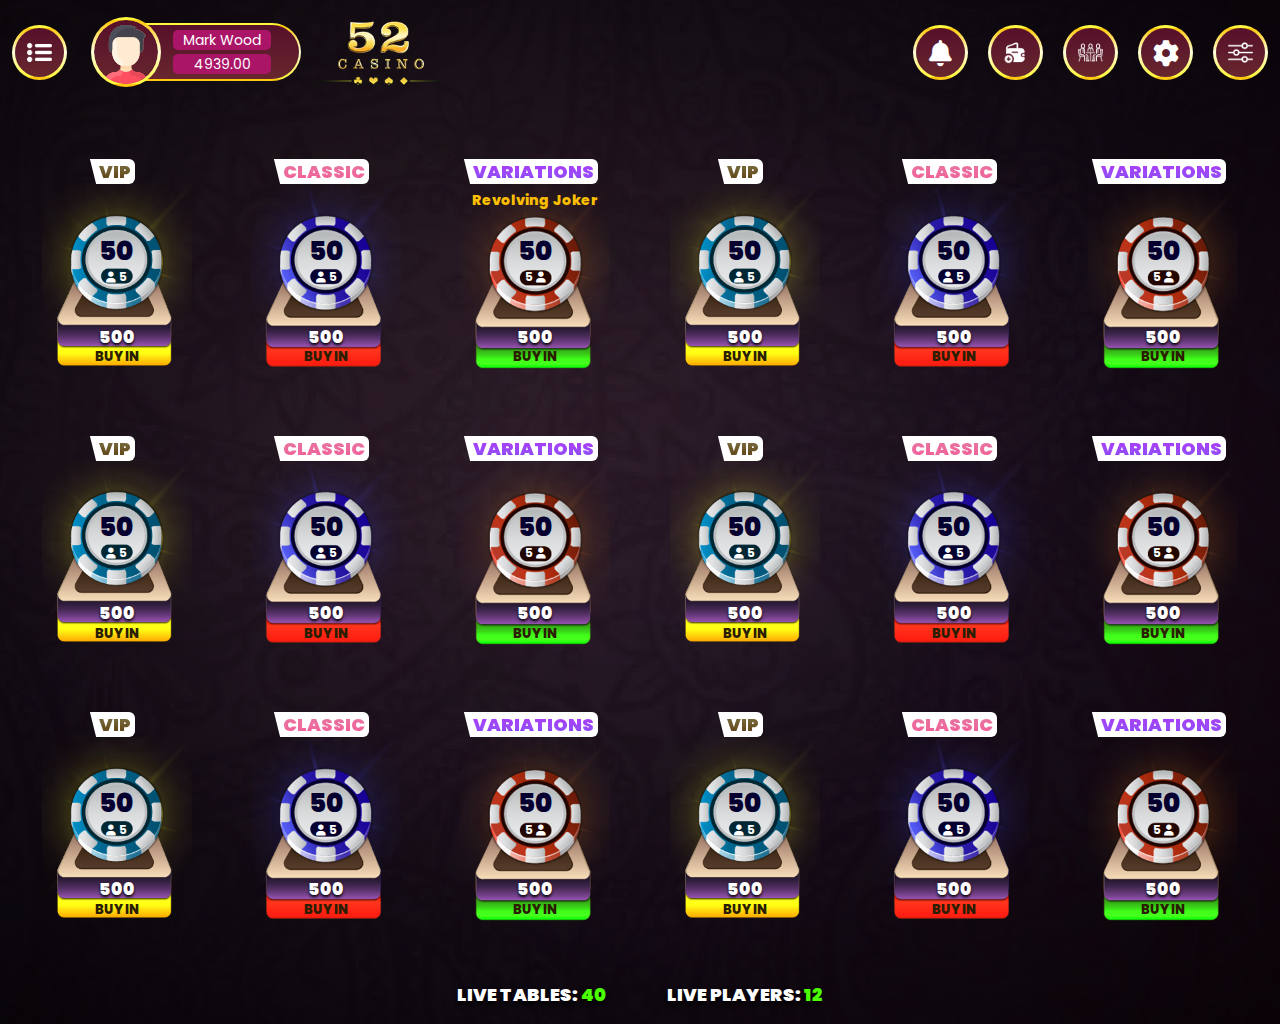
==== commit a606794f: "Add files via upload" ====
--- a/lobby.html
+++ b/lobby.html
@@ -95,24 +95,24 @@
 	<div class="row align-items-center justify-content-center mt-5 betgapdiv">
 		<div class="col-md-2 col-sm-4 col-6 mb-4 position-relative text-center">
 			<div class="w-100 text-center mb-0">
-				<img src="assets/img/vip.png">
-			</div>
-			<div class="lobbybetpoint position-relative d-inline-block">
-			<img src="assets/img/bet.png">
-			<div class="userlobbypoint">50</div>
-			<div class="usernumber-lobby">
-				<i class="fa-solid fa-user"></i> 5
-			</div>
-			<div class="buyinlobbybtn">
-				Buy in
-			</div>
-			<div class="buyinpointlobby">500</div>
-		</div>
-	</div>
-
-		<div class="col-md-2 col-sm-4 col-6 mb-4 position-relative text-center">
-			<div class="w-100 text-center mb-0">
-				<img src="assets/img/classic.png">
+				<h3 class="variationsText vipText position-relative text-uppercase m-0"><span class="position-relative">Vip</span></h3>
+			</div>
+			<div class="lobbybetpoint position-relative d-inline-block">
+			<img src="assets/img/bet.png" class="position-relative" style="top: -3px;">
+			<div class="userlobbypoint">50</div>
+			<div class="usernumber-lobby">
+				<i class="fa-solid fa-user"></i> 5
+			</div>
+			<div class="buyinlobbybtn">
+				Buy in
+			</div>
+			<div class="buyinpointlobby">500</div>
+		</div>
+	</div>
+
+		<div class="col-md-2 col-sm-4 col-6 mb-4 position-relative text-center">
+			<div class="w-100 text-center mb-0">
+				<h3 class="variationsText classicText position-relative text-uppercase m-0"><span class="position-relative">Classic</span></h3>
 			</div>
 			<div class="lobbybetpoint position-relative d-inline-block">
 			<img src="assets/img/bet1.png">
@@ -129,7 +129,7 @@
 
 		<div class="col-md-2 col-sm-4 col-6 mb-4 position-relative text-center">
 			<div class="w-100 text-center mb-0 position-relative">
-				<img src="assets/img/variations.png" />
+				<h3 class="variationsText position-relative text-uppercase m-0"><span class="position-relative">variations</span></h3>
 				<p class="revolvingjoker">Revolving Joker</p>
 			</div>
 			<div class="lobbybetpoint position-relative d-inline-block">
@@ -147,24 +147,24 @@
 
 		<div class="col-md-2 col-sm-4 col-6 mb-4 position-relative text-center">
 			<div class="w-100 text-center mb-0">
-				<img src="assets/img/vip.png">
-			</div>
-			<div class="lobbybetpoint position-relative d-inline-block">
-			<img src="assets/img/bet.png">
-			<div class="userlobbypoint">50</div>
-			<div class="usernumber-lobby">
-				<i class="fa-solid fa-user"></i> 5
-			</div>
-			<div class="buyinlobbybtn">
-				Buy in
-			</div>
-			<div class="buyinpointlobby">500</div>
-		</div>
-	</div>
-
-		<div class="col-md-2 col-sm-4 col-6 mb-4 position-relative text-center">
-			<div class="w-100 text-center mb-0">
-				<img src="assets/img/classic.png">
+				<h3 class="variationsText vipText position-relative text-uppercase m-0"><span class="position-relative">Vip</span></h3>
+			</div>
+			<div class="lobbybetpoint position-relative d-inline-block">
+			<img src="assets/img/bet.png" class="position-relative" style="top: -3px;">
+			<div class="userlobbypoint">50</div>
+			<div class="usernumber-lobby">
+				<i class="fa-solid fa-user"></i> 5
+			</div>
+			<div class="buyinlobbybtn">
+				Buy in
+			</div>
+			<div class="buyinpointlobby">500</div>
+		</div>
+	</div>
+
+		<div class="col-md-2 col-sm-4 col-6 mb-4 position-relative text-center">
+			<div class="w-100 text-center mb-0">
+				<h3 class="variationsText classicText position-relative text-uppercase m-0"><span class="position-relative">Classic</span></h3>
 			</div>
 			<div class="lobbybetpoint position-relative d-inline-block">
 			<img src="assets/img/bet1.png">
@@ -181,8 +181,7 @@
 
 		<div class="col-md-2 col-sm-4 col-6 mb-4 position-relative text-center">
 			<div class="w-100 text-center mb-0 position-relative">
-				<img src="assets/img/variations.png" />
-				<p class="revolvingjoker">Revolving Joker</p>
+				<h3 class="variationsText position-relative text-uppercase m-0"><span class="position-relative">variations</span></h3>
 			</div>
 			<div class="lobbybetpoint position-relative d-inline-block">
 			<img src="assets/img/bet2.png">
@@ -197,26 +196,27 @@
 		</div>
 		</div>
 
-		<div class="col-md-2 col-sm-4 col-6 mb-4 position-relative text-center">
-			<div class="w-100 text-center mb-0">
-				<img src="assets/img/vip.png">
-			</div>
-			<div class="lobbybetpoint position-relative d-inline-block">
-			<img src="assets/img/bet.png">
-			<div class="userlobbypoint">50</div>
-			<div class="usernumber-lobby">
-				<i class="fa-solid fa-user"></i> 5
-			</div>
-			<div class="buyinlobbybtn">
-				Buy in
-			</div>
-			<div class="buyinpointlobby">500</div>
-		</div>
-	</div>
-
-		<div class="col-md-2 col-sm-4 col-6 mb-4 position-relative text-center">
-			<div class="w-100 text-center mb-0">
-				<img src="assets/img/classic.png">
+		
+		<div class="col-md-2 col-sm-4 col-6 mb-4 position-relative text-center">
+			<div class="w-100 text-center mb-0">
+				<h3 class="variationsText vipText position-relative text-uppercase m-0"><span class="position-relative">Vip</span></h3>
+			</div>
+			<div class="lobbybetpoint position-relative d-inline-block">
+			<img src="assets/img/bet.png" class="position-relative" style="top: -3px;">
+			<div class="userlobbypoint">50</div>
+			<div class="usernumber-lobby">
+				<i class="fa-solid fa-user"></i> 5
+			</div>
+			<div class="buyinlobbybtn">
+				Buy in
+			</div>
+			<div class="buyinpointlobby">500</div>
+		</div>
+	</div>
+
+		<div class="col-md-2 col-sm-4 col-6 mb-4 position-relative text-center">
+			<div class="w-100 text-center mb-0">
+				<h3 class="variationsText classicText position-relative text-uppercase m-0"><span class="position-relative">Classic</span></h3>
 			</div>
 			<div class="lobbybetpoint position-relative d-inline-block">
 			<img src="assets/img/bet1.png">
@@ -233,8 +233,7 @@
 
 		<div class="col-md-2 col-sm-4 col-6 mb-4 position-relative text-center">
 			<div class="w-100 text-center mb-0 position-relative">
-				<img src="assets/img/variations.png" />
-				<p class="revolvingjoker">Revolving Joker</p>
+				<h3 class="variationsText position-relative text-uppercase m-0"><span class="position-relative">variations</span></h3>
 			</div>
 			<div class="lobbybetpoint position-relative d-inline-block">
 			<img src="assets/img/bet2.png">
@@ -248,27 +247,26 @@
 			<div class="buyinpointlobby">500</div>
 		</div>
 		</div>
-
-		<div class="col-md-2 col-sm-4 col-6 mb-4 position-relative text-center">
-			<div class="w-100 text-center mb-0">
-				<img src="assets/img/vip.png">
-			</div>
-			<div class="lobbybetpoint position-relative d-inline-block">
-			<img src="assets/img/bet.png">
-			<div class="userlobbypoint">50</div>
-			<div class="usernumber-lobby">
-				<i class="fa-solid fa-user"></i> 5
-			</div>
-			<div class="buyinlobbybtn">
-				Buy in
-			</div>
-			<div class="buyinpointlobby">500</div>
-		</div>
-	</div>
-
-		<div class="col-md-2 col-sm-4 col-6 mb-4 position-relative text-center">
-			<div class="w-100 text-center mb-0">
-				<img src="assets/img/classic.png">
+		<div class="col-md-2 col-sm-4 col-6 mb-4 position-relative text-center">
+			<div class="w-100 text-center mb-0">
+				<h3 class="variationsText vipText position-relative text-uppercase m-0"><span class="position-relative">Vip</span></h3>
+			</div>
+			<div class="lobbybetpoint position-relative d-inline-block">
+			<img src="assets/img/bet.png" class="position-relative" style="top: -3px;">
+			<div class="userlobbypoint">50</div>
+			<div class="usernumber-lobby">
+				<i class="fa-solid fa-user"></i> 5
+			</div>
+			<div class="buyinlobbybtn">
+				Buy in
+			</div>
+			<div class="buyinpointlobby">500</div>
+		</div>
+	</div>
+
+		<div class="col-md-2 col-sm-4 col-6 mb-4 position-relative text-center">
+			<div class="w-100 text-center mb-0">
+				<h3 class="variationsText classicText position-relative text-uppercase m-0"><span class="position-relative">Classic</span></h3>
 			</div>
 			<div class="lobbybetpoint position-relative d-inline-block">
 			<img src="assets/img/bet1.png">
@@ -285,8 +283,108 @@
 
 		<div class="col-md-2 col-sm-4 col-6 mb-4 position-relative text-center">
 			<div class="w-100 text-center mb-0 position-relative">
-				<img src="assets/img/variations.png" />
-				<p class="revolvingjoker">Revolving Joker</p>
+				<h3 class="variationsText position-relative text-uppercase m-0"><span class="position-relative">variations</span></h3>
+			</div>
+			<div class="lobbybetpoint position-relative d-inline-block">
+			<img src="assets/img/bet2.png">
+			<div class="userlobbypoint">50</div>
+			<div class="usernumber-lobby">
+				5 <i class="fa-solid fa-user"></i>
+			</div>
+			<div class="buyinlobbybtn">
+				Buy in
+			</div>
+			<div class="buyinpointlobby">500</div>
+		</div>
+		</div>
+
+		<div class="col-md-2 col-sm-4 col-6 mb-4 position-relative text-center">
+			<div class="w-100 text-center mb-0">
+				<h3 class="variationsText vipText position-relative text-uppercase m-0"><span class="position-relative">Vip</span></h3>
+			</div>
+			<div class="lobbybetpoint position-relative d-inline-block">
+			<img src="assets/img/bet.png" class="position-relative" style="top: -3px;">
+			<div class="userlobbypoint">50</div>
+			<div class="usernumber-lobby">
+				<i class="fa-solid fa-user"></i> 5
+			</div>
+			<div class="buyinlobbybtn">
+				Buy in
+			</div>
+			<div class="buyinpointlobby">500</div>
+		</div>
+	</div>
+
+		<div class="col-md-2 col-sm-4 col-6 mb-4 position-relative text-center">
+			<div class="w-100 text-center mb-0">
+				<h3 class="variationsText classicText position-relative text-uppercase m-0"><span class="position-relative">Classic</span></h3>
+			</div>
+			<div class="lobbybetpoint position-relative d-inline-block">
+			<img src="assets/img/bet1.png">
+			<div class="userlobbypoint">50</div>
+			<div class="usernumber-lobby">
+				<i class="fa-solid fa-user"></i> 5
+			</div>
+			<div class="buyinlobbybtn">
+				Buy in
+			</div>
+			<div class="buyinpointlobby">500</div>
+		</div>
+	</div>
+
+		<div class="col-md-2 col-sm-4 col-6 mb-4 position-relative text-center">
+			<div class="w-100 text-center mb-0 position-relative">
+				<h3 class="variationsText position-relative text-uppercase m-0"><span class="position-relative">variations</span></h3>
+			</div>
+			<div class="lobbybetpoint position-relative d-inline-block">
+			<img src="assets/img/bet2.png">
+			<div class="userlobbypoint">50</div>
+			<div class="usernumber-lobby">
+				5 <i class="fa-solid fa-user"></i>
+			</div>
+			<div class="buyinlobbybtn">
+				Buy in
+			</div>
+			<div class="buyinpointlobby">500</div>
+		</div>
+		</div>
+		<div class="col-md-2 col-sm-4 col-6 mb-4 position-relative text-center">
+			<div class="w-100 text-center mb-0">
+				<h3 class="variationsText vipText position-relative text-uppercase m-0"><span class="position-relative">Vip</span></h3>
+			</div>
+			<div class="lobbybetpoint position-relative d-inline-block">
+			<img src="assets/img/bet.png" class="position-relative" style="top: -3px;">
+			<div class="userlobbypoint">50</div>
+			<div class="usernumber-lobby">
+				<i class="fa-solid fa-user"></i> 5
+			</div>
+			<div class="buyinlobbybtn">
+				Buy in
+			</div>
+			<div class="buyinpointlobby">500</div>
+		</div>
+	</div>
+
+		<div class="col-md-2 col-sm-4 col-6 mb-4 position-relative text-center">
+			<div class="w-100 text-center mb-0">
+				<h3 class="variationsText classicText position-relative text-uppercase m-0"><span class="position-relative">Classic</span></h3>
+			</div>
+			<div class="lobbybetpoint position-relative d-inline-block">
+			<img src="assets/img/bet1.png">
+			<div class="userlobbypoint">50</div>
+			<div class="usernumber-lobby">
+				<i class="fa-solid fa-user"></i> 5
+			</div>
+			<div class="buyinlobbybtn">
+				Buy in
+			</div>
+			<div class="buyinpointlobby">500</div>
+		</div>
+	</div>
+
+		<div class="col-md-2 col-sm-4 col-6 mb-4 position-relative text-center">
+			<div class="w-100 text-center mb-0 position-relative">
+				<h3 class="variationsText position-relative text-uppercase m-0"><span class="position-relative">variations</span></h3>
 			</div>
 			<div class="lobbybetpoint position-relative d-inline-block">
 			<img src="assets/img/bet2.png">
@@ -321,7 +419,7 @@
 
 <!-- -----------------Menu------------------------- -->
 
-      <div class="lobbyMenu position-fixed top-0">
+      <div class="lobbyMenu lobbyMenumain position-fixed top-0">
         <button class="btn text-uppercase landscape-block position-relative"><img class="profile-menu position-relative" src="assets/img/user-thumbnail.jpg"><span><span class="d-block w-100">Hey,</span>Mark Wood</span></button>
         <!-- <button class="lobbyclose-btn" data-bs-dismiss="modal"><i class="fa-solid fa-xmark"></i></button> -->
 
@@ -497,12 +595,14 @@
         <button type="button" class="btn-close position-absolute d-flex align-items-center justify-content-center" data-bs-dismiss="modal" aria-label="Close"><i class="fa-solid fa-xmark"></i></button>
       </div>
       <div class="modal-body position-relative" style="padding-bottom: 38px;">
-      	<img src="assets/img/add-friend.png" class="m-auto d-block" />
-        <h4 class="text-capitalize text-center my-4" style="font-size: 28px;"><b>Invite your friends to join game, Your Referral Code:</b></h4>
+      	<img src="assets/img/add-friend.png" class="m-auto d-block" width="110" />
+        <h4 class="text-capitalize text-center my-4" style="font-size: 22px;"><b>Invite your friends to join game, Your Referral Code:</b></h4>
         <div class="d-flex justify-content-center mb-3">
         	<p class="mb-0 referralCode">bkasdasd4821</p>
         </div>
-        <button class="createTableBtn w-auto rounded position-absolute start-0 end-0 mx-auto" style="bottom: -22px;"><span class="w-100 d-block">Create</span></button>
+        <div class="d-flex justify-content-center position-absolute start-0 end-0" style="bottom: -22px;">
+        <button class="createTableBtn w-auto rounded mx-auto"><span class="w-100 d-block">Create</span></button>
+      </div>
 
       </div>
     </div>
--- a/assets/css/style.css
+++ b/assets/css/style.css
@@ -30,11 +30,15 @@
   background: linear-gradient(#ffc706, #fffedb, #fff737);
   border-radius: 50%;
   border: 0;
+  width: 55px;
+  height: 55px;
+  border: 3px solid transparent;
+  position: relative;
+  padding: 12px;
+}
+.teenpattiprofile {
   width: 70px;
   height: 70px;
-  border: 3px solid transparent;
-  position: relative;
-  padding: 12px;
 }
 .teenpattiprofile {
   position: relative;
@@ -54,7 +58,7 @@
 }
 .btn-header i {
   color: #fff;
-  font-size: 35px;
+  font-size: 26px;
   position: relative;
   z-index: 2;
 }
@@ -110,9 +114,9 @@
   background: #0a0102;
   width: 100%;
   text-align: center;
-  font-size: 26px;
+  font-size: 22px;
   font-weight: 500;
-  padding: 15px 5px;
+  padding: 5px 5px;
   border-radius: 12px;
   box-shadow: 0px 0px 10px #3e2e30;
   padding-left: 45px;
@@ -319,11 +323,11 @@
   background: linear-gradient(#0049ae,#002957);
   border: 3px solid #8b8c9a;
   border-radius: 6px;
-  font-size: 20px;
+  font-size: 16px;
   font-weight: 600;
   padding: 6px 15px;
   box-shadow: 0 0 9px #4981da;
-  min-height: 69px;
+  min-height: 65px;
 }
 .pack-btn span {
   font-size: 14px;
@@ -452,7 +456,10 @@
   top: 15px !important;
 }
 .lobbyMenu {
-  width: 290px !important;
+  width: 220px !important;
+}
+.lobbyMenumain {
+  width: 270px !important;
 }
 .lobbyMenu::before, .lobbyModal .modal-content::before {
   content: "";
@@ -515,7 +522,7 @@
 .pokernav-item {
   display: block;
   color: #fff;
-  font-size: 18px;
+  font-size: 14px;
   border-bottom: 1.9px solid #dcbd7d;
   padding: 8px 30px;
   transition: all .4s linear;
@@ -523,8 +530,7 @@
   cursor: pointer;
 }
 .pokernav-item img, .pokernav-item i {
-  margin-right: 20px;
-  min-width: 24px;
+  margin-right: 0px;
 }
 .lobbyMenu .logout-lobbybtn {
   background: linear-gradient(#a91a27, #710e15);
@@ -583,7 +589,7 @@
 .settingpopup button, .lobbyMenu button.menumodaltext {
   padding: 4px 10px;
   padding-right: 35px;
-  font-size: 28px !important;
+  font-size: 22px !important;
   text-transform: uppercase !important;
 }
 .settingpopup button i {
@@ -659,6 +665,12 @@
 .setting-modal .modal-header .btn-header i {
   color: #fff;
 }
+.chatModal-div .modal-dialog {
+  transform: translateY(330%) !important;
+}
+.chatModal-div.show .modal-dialog {
+  transform: translateY(0) !important;
+}
 
 
 
@@ -678,7 +690,7 @@
 
 @media (min-width: 767px) {
   .teenpattitable-container {
-  margin-top: -120px;
+  margin-top: -88px;
 }
 
 }
@@ -731,15 +743,15 @@
   z-index: 1;
   text-align: center;
   font-weight: 900;
-  font-size: 36px;
+  font-size: 26px;
 }
 .usernumber-lobby i {
-  color: #fff;
+  color: #fff;font-size: 11px;
 }
 .usernumber-lobby {
   top: 45%;
   color: #fff;
-  font-size: 14px;
+  font-size: 12px;
   font-weight: 700;
 }
 .buyinlobbybtn {
@@ -749,7 +761,7 @@
   left: 0;
   right: 0;
   color: #2b1e01;
-  font-size: 16px;
+  font-size: 13px;
   text-transform: uppercase;
   font-weight: 800;
 }
@@ -761,14 +773,14 @@
   color: #fff;
   z-index: 1;
   bottom: 10%;
-  font-size: 22px;
+  font-size: 17px;
   font-weight: 900;
   text-shadow: 0 2px 3px #000;
 }
 .playerfixBtn p {
   color: #fff;
   font-weight: 900;
-  font-size: 32px;
+  font-size: 18px;
   text-shadow: 0 3px 5px #000;
 }
 .playerfixBtn p span {
@@ -782,8 +794,8 @@
   font-weight: 600;
 }
 .tipdealerimg {
-  width: 100px;
-  top: 8%;
+  width: 142px;
+  top: 3%;
   left: 3%;
   right: 0;
   margin: 0px auto;
@@ -791,13 +803,13 @@
 .teenpattigamecoin {
   left: 18px;
   top: 5px;
-  width: 85px;
+  width: 60px;
 }
 .revolvingjoker {
   margin: 0;
   color: #ffc200;
   font-weight: 800;
-  font-size: 16px;
+  font-size: 14px;
   position: absolute;
   bottom: -25px;
   left: 0;
@@ -811,21 +823,21 @@
   width: 100%;
   max-width: 100%;
 }
-.teenpatti-lobby .lobbyMenu button img.profile-menu {
+.lobbyMenu button img.profile-menu {
   width: 80px;
   background: #301316;
   box-shadow: 0 0 6px #301316;
   border-radius: 6px;
 }
-.teenpatti-lobby .lobbyMenu button span {
+.lobbyMenu button span {
   font-weight: 800;
   font-size: 16px;
 }
-.teenpatti-lobby .lobbyMenu button {
+.lobbyMenu button {
   padding-bottom: 15px;
   padding-top: 15px;
 }
-.teenpatti-lobby .lobbyMenu button::before, .lobbyModal .modal-header::before {
+.lobbyMenu button::before, .lobbyModal .modal-header::before {
   content: "";
   display: block;
   width: 100%;
@@ -835,17 +847,18 @@
   bottom: 0;
   background: linear-gradient(to left, transparent 10%, #dbb71e, transparent 90%);
 }
-.teenpatti-lobby .pokernav-item i {
-  width: 50px;
-  height: 50px;
+.pokernav-item i {
+  width: 35px;
+  height: 35px;
   border-radius: 50%;
   display: flex;
   align-items: center;
   justify-content: center;
   box-shadow: 0 0 8px #472c39;
   margin-right: 10px;
-}
-.teenpatti-lobby  .pokernav-item {
+  padding: 6px;
+}
+.pokernav-item {
   font-weight: 600;
   border: 0;
   padding-left: 0;
@@ -853,7 +866,7 @@
   background: transparent;
   color: #fff;
 }
-.submenuarrow, .teenpatti-lobby .pokernav-item i.submenuarrow {
+.submenuarrow, .pokernav-item i.submenuarrow {
   background: linear-gradient(#ede820, #8a6c02);
   font-size: 16px;
   width: 25px;
@@ -871,7 +884,7 @@
   border: 1px solid #341211;
   border-radius: 10px;
 }
-.teenpatti-lobby li {
+.pokerMenu-list li {
   padding: 0 15px;
 }
 .pokermenu-submenu li p {
@@ -883,11 +896,11 @@
   float: right;
   color: #ffe500;
 }
-.teenpatti-lobby .pokermenu-submenu .pokernav-item i {
-  width: 40px;
-  height: 40px;
-}
-.teenpatti-lobby .pokerMenu-list .pokermenu-submenu li::before {
+.pokermenu-submenu .pokernav-item i {
+  width: 35px;
+  height: 35px;
+}
+.pokerMenu-list .pokermenu-submenu li::before {
   content: "";
   display: block;
   width: 100%;
@@ -898,7 +911,7 @@
   right: 0;
   background: linear-gradient(to left, transparent 10%, #dbb71e, transparent 90%);
 }
-.teenpatti-lobby .pokerMenu-list .pokermenu-submenu li:last-child::before {
+.pokerMenu-list .pokermenu-submenu li:last-child::before {
   display: none;
 }
 .pokermenu-submenu {
@@ -914,12 +927,12 @@
 .submenuarrow, .teenpatti-lobby .lisubmenuactive .pokernav-item i.submenuarrow, .lisubmenuactive a .submenuarrow {
   transform: rotate(-90deg);
 }
-.teenpatti-lobby .pokerMenu-list {
+.pokerMenu-list {
   overflow: auto;
   height: 100%;
   padding-bottom: 150px;
 }
-.teenpatti-lobby .lobbyMenu {
+.lobbyMenu {
   height: 100vh;
 }
 .teenpatti-lobby .lobbyMenu button.logout-lobbybtn {
@@ -940,11 +953,11 @@
   scrollbar-color: #fff #1c0210;
   scrollbar-width: thin;
 }
-.teenpatti-lobby .settingpopup {
+.settingpopup {
   height: auto;
   right: 10px;
 }
-.teenpatti-lobby .settingpopup .pokernav-item i {
+.settingpopup .pokernav-item i {
   background: #a59d04;
   color: #fff;
   font-size: 18px;
@@ -953,14 +966,14 @@
   margin-right: 0;
   position: relative;
 }
-.teenpatti-lobby .settingpopup .pokernav-item {
+.settingpopup .pokernav-item {
   padding: 6px 12px;
-  font-size: 18px;
-}
-.teenpatti-lobby .settingpopup .pokernav-item i.active {
+  font-size: 14px;
+}
+.settingpopup .pokernav-item i.active {
   background: #ff0000;
 }
-.teenpatti-lobby .settingpopup .pokernav-item i.active::after {
+.settingpopup .pokernav-item i.active::after {
   content: "";
   display: block;
   width: 90%;
@@ -973,11 +986,11 @@
   right: 0;
   margin: 0px auto;
 }
-.teenpatti-lobby .settingpopup button {
+.settingpopup button {
   padding: 5px 0;
   font-weight: 700;
 }
-.teenpatti-lobby .settingpopup button i, .lobbyModal .modal-header .btn-close {
+.settingpopup button i, .lobbyModal .modal-header .btn-close {
   background: #f30000;
   width: 28px;
   height: 28px;
@@ -988,7 +1001,7 @@
   left: 5px;
   top: 5px;
 }
-.teenpatti-lobby .settingpopup .pokerMenu-list {
+.settingpopup .pokerMenu-list {
   padding-bottom: 8px !important;
 }
 .lobbyModal .modal-content {
@@ -1174,9 +1187,7 @@
   color: #4e300f;
   font-size: 22px;
 }
-.teenpattiTablebody .menumodaltext img {
-  width: 32px;
-}
+
 .slide-control {
   background: #4e300f;
   width: 25px;
@@ -1191,7 +1202,42 @@
 .carousel-control-prev.slide-control {
   right: 35px;
 }
-
+.variationsText span {
+  font-weight: 900;
+  font-size: 18px;
+  background: linear-gradient(#ab49f9, #a640f8, #954df7, #7920f6);
+  -webkit-text-fill-color: transparent;
+  -webkit-background-clip: text;
+  padding: 0 4px;
+  padding-left: 0;
+}
+.variationsText span::before, .variationsText span::after {
+  content: "";
+  display: block;
+  width: 100%;
+  height: 100%;
+  background: #fff;
+  position: absolute;
+  left: 0;
+  top: 0;
+  z-index: -1;
+  border-radius: 0 6px 6px 0;
+}
+.variationsText span::after {
+  width: 30px;
+  transform: skew(14deg);
+  left: -6px;
+}
+.variationsText.vipText span {
+  background: linear-gradient(#615b37, #756638, #664d1f, #5a4c27);
+  -webkit-text-fill-color: transparent;
+  -webkit-background-clip: text;
+}
+.variationsText.classicText span {
+  background: linear-gradient(#d45f8c, #e8719f, #ef679c, #ed4988);
+  -webkit-text-fill-color: transparent;
+  -webkit-background-clip: text;
+}
 
 
 
@@ -1202,6 +1248,13 @@
   width: 100%;
   max-width: 1366px;
 }
+}
+
+@media (min-width: 1100px) {
+  .lobbybetpoint img {
+  width: 150px;
+}
+
 }
 
 @media (max-width: 992px) {
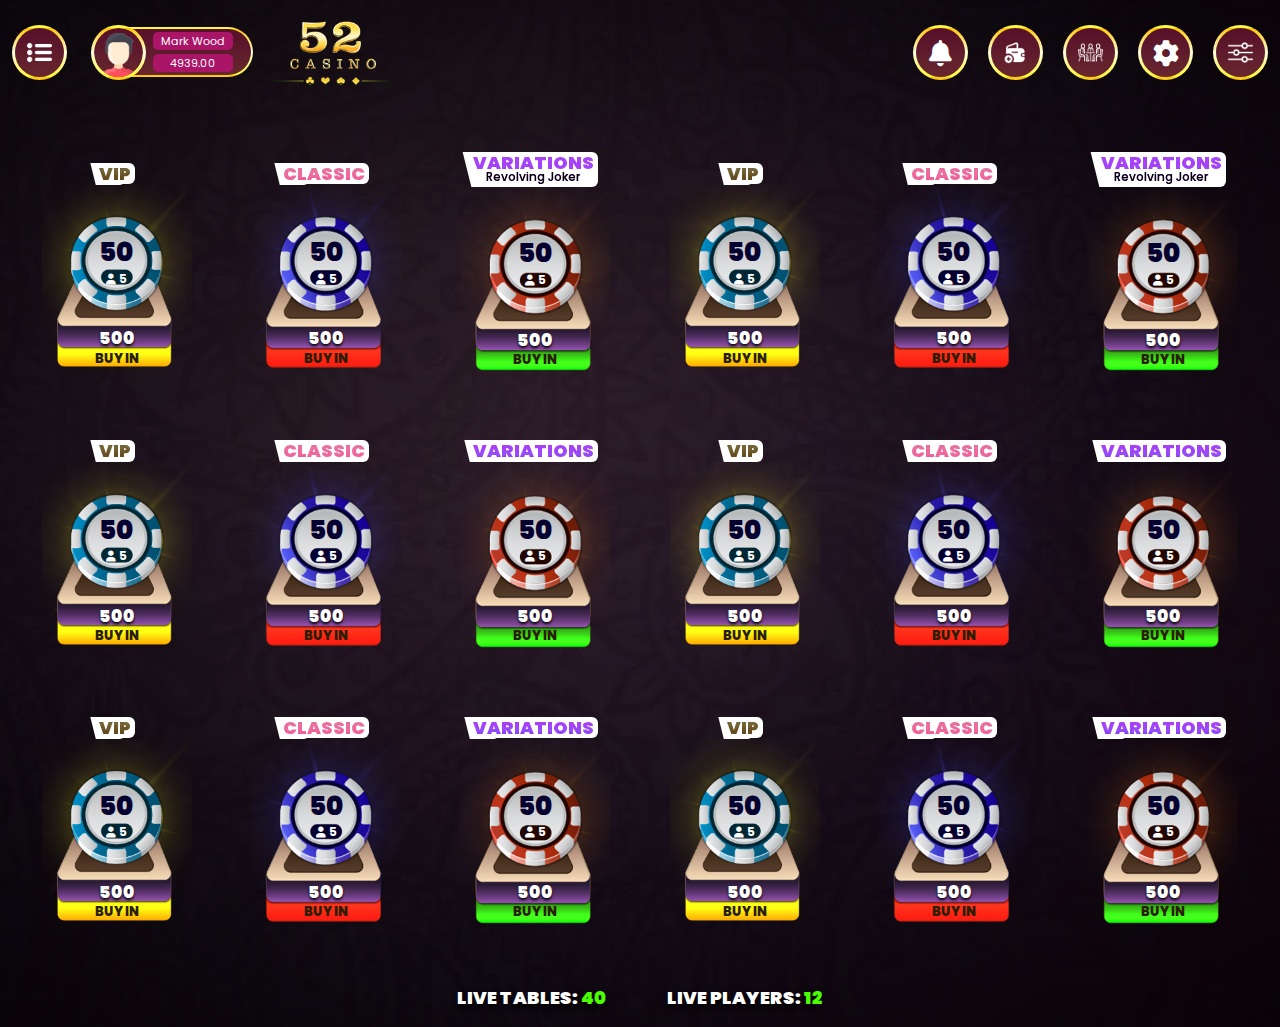
==== commit 9b152e6d: "Add files via upload" ====
--- a/lobby.html
+++ b/lobby.html
@@ -95,7 +95,7 @@
 	<div class="row align-items-center justify-content-center mt-5 betgapdiv">
 		<div class="col-md-2 col-sm-4 col-6 mb-4 position-relative text-center">
 			<div class="w-100 text-center mb-0">
-				<h3 class="variationsText vipText position-relative text-uppercase m-0"><span class="position-relative">Vip</span></h3>
+				<h3 class="variationsText vipText position-relative text-uppercase m-0"><p class="position-relative m-0">Vip</p></h3>
 			</div>
 			<div class="lobbybetpoint position-relative d-inline-block">
 			<img src="assets/img/bet.png" class="position-relative" style="top: -3px;">
@@ -112,7 +112,7 @@
 
 		<div class="col-md-2 col-sm-4 col-6 mb-4 position-relative text-center">
 			<div class="w-100 text-center mb-0">
-				<h3 class="variationsText classicText position-relative text-uppercase m-0"><span class="position-relative">Classic</span></h3>
+				<h3 class="variationsText classicText position-relative text-uppercase m-0"><p class="position-relative m-0">Classic</p></h3>
 			</div>
 			<div class="lobbybetpoint position-relative d-inline-block">
 			<img src="assets/img/bet1.png">
@@ -129,25 +129,24 @@
 
 		<div class="col-md-2 col-sm-4 col-6 mb-4 position-relative text-center">
 			<div class="w-100 text-center mb-0 position-relative">
-				<h3 class="variationsText position-relative text-uppercase m-0"><span class="position-relative">variations</span></h3>
-				<p class="revolvingjoker">Revolving Joker</p>
+				<h3 class="variationsText position-relative text-uppercase m-0"><p class="position-relative m-0">variations <span class="d-block">Revolving Joker</span></p></h3>
 			</div>
 			<div class="lobbybetpoint position-relative d-inline-block">
 			<img src="assets/img/bet2.png">
 			<div class="userlobbypoint">50</div>
 			<div class="usernumber-lobby">
-				5 <i class="fa-solid fa-user"></i>
-			</div>
-			<div class="buyinlobbybtn">
-				Buy in
-			</div>
-			<div class="buyinpointlobby">500</div>
-		</div>
-		</div>
-
-		<div class="col-md-2 col-sm-4 col-6 mb-4 position-relative text-center">
-			<div class="w-100 text-center mb-0">
-				<h3 class="variationsText vipText position-relative text-uppercase m-0"><span class="position-relative">Vip</span></h3>
+				<i class="fa-solid fa-user"></i> 5
+			</div>
+			<div class="buyinlobbybtn">
+				Buy in
+			</div>
+			<div class="buyinpointlobby">500</div>
+		</div>
+		</div>
+
+		<div class="col-md-2 col-sm-4 col-6 mb-4 position-relative text-center">
+			<div class="w-100 text-center mb-0">
+				<h3 class="variationsText vipText position-relative text-uppercase m-0"><p class="position-relative m-0">Vip</p></h3>
 			</div>
 			<div class="lobbybetpoint position-relative d-inline-block">
 			<img src="assets/img/bet.png" class="position-relative" style="top: -3px;">
@@ -164,7 +163,7 @@
 
 		<div class="col-md-2 col-sm-4 col-6 mb-4 position-relative text-center">
 			<div class="w-100 text-center mb-0">
-				<h3 class="variationsText classicText position-relative text-uppercase m-0"><span class="position-relative">Classic</span></h3>
+				<h3 class="variationsText classicText position-relative text-uppercase m-0"><p class="position-relative m-0">Classic</p></h3>
 			</div>
 			<div class="lobbybetpoint position-relative d-inline-block">
 			<img src="assets/img/bet1.png">
@@ -181,25 +180,24 @@
 
 		<div class="col-md-2 col-sm-4 col-6 mb-4 position-relative text-center">
 			<div class="w-100 text-center mb-0 position-relative">
-				<h3 class="variationsText position-relative text-uppercase m-0"><span class="position-relative">variations</span></h3>
+				<h3 class="variationsText position-relative text-uppercase m-0"><p class="position-relative m-0">variations <span class="d-block">Revolving Joker</span></p></h3>
 			</div>
 			<div class="lobbybetpoint position-relative d-inline-block">
 			<img src="assets/img/bet2.png">
 			<div class="userlobbypoint">50</div>
 			<div class="usernumber-lobby">
-				5 <i class="fa-solid fa-user"></i>
-			</div>
-			<div class="buyinlobbybtn">
-				Buy in
-			</div>
-			<div class="buyinpointlobby">500</div>
-		</div>
-		</div>
-
-		
-		<div class="col-md-2 col-sm-4 col-6 mb-4 position-relative text-center">
-			<div class="w-100 text-center mb-0">
-				<h3 class="variationsText vipText position-relative text-uppercase m-0"><span class="position-relative">Vip</span></h3>
+				<i class="fa-solid fa-user"></i> 5
+			</div>
+			<div class="buyinlobbybtn">
+				Buy in
+			</div>
+			<div class="buyinpointlobby">500</div>
+		</div>
+		</div>
+
+		<div class="col-md-2 col-sm-4 col-6 mb-4 position-relative text-center">
+			<div class="w-100 text-center mb-0">
+				<h3 class="variationsText vipText position-relative text-uppercase m-0"><p class="position-relative m-0">Vip</p></h3>
 			</div>
 			<div class="lobbybetpoint position-relative d-inline-block">
 			<img src="assets/img/bet.png" class="position-relative" style="top: -3px;">
@@ -216,7 +214,7 @@
 
 		<div class="col-md-2 col-sm-4 col-6 mb-4 position-relative text-center">
 			<div class="w-100 text-center mb-0">
-				<h3 class="variationsText classicText position-relative text-uppercase m-0"><span class="position-relative">Classic</span></h3>
+				<h3 class="variationsText classicText position-relative text-uppercase m-0"><p class="position-relative m-0">Classic</p></h3>
 			</div>
 			<div class="lobbybetpoint position-relative d-inline-block">
 			<img src="assets/img/bet1.png">
@@ -233,23 +231,24 @@
 
 		<div class="col-md-2 col-sm-4 col-6 mb-4 position-relative text-center">
 			<div class="w-100 text-center mb-0 position-relative">
-				<h3 class="variationsText position-relative text-uppercase m-0"><span class="position-relative">variations</span></h3>
+				<h3 class="variationsText position-relative text-uppercase m-0"><p class="position-relative m-0">variations</p></h3>
 			</div>
 			<div class="lobbybetpoint position-relative d-inline-block">
 			<img src="assets/img/bet2.png">
 			<div class="userlobbypoint">50</div>
 			<div class="usernumber-lobby">
-				5 <i class="fa-solid fa-user"></i>
-			</div>
-			<div class="buyinlobbybtn">
-				Buy in
-			</div>
-			<div class="buyinpointlobby">500</div>
-		</div>
-		</div>
-		<div class="col-md-2 col-sm-4 col-6 mb-4 position-relative text-center">
-			<div class="w-100 text-center mb-0">
-				<h3 class="variationsText vipText position-relative text-uppercase m-0"><span class="position-relative">Vip</span></h3>
+				<i class="fa-solid fa-user"></i> 5
+			</div>
+			<div class="buyinlobbybtn">
+				Buy in
+			</div>
+			<div class="buyinpointlobby">500</div>
+		</div>
+		</div>
+
+		<div class="col-md-2 col-sm-4 col-6 mb-4 position-relative text-center">
+			<div class="w-100 text-center mb-0">
+				<h3 class="variationsText vipText position-relative text-uppercase m-0"><p class="position-relative m-0">Vip</p></h3>
 			</div>
 			<div class="lobbybetpoint position-relative d-inline-block">
 			<img src="assets/img/bet.png" class="position-relative" style="top: -3px;">
@@ -266,7 +265,7 @@
 
 		<div class="col-md-2 col-sm-4 col-6 mb-4 position-relative text-center">
 			<div class="w-100 text-center mb-0">
-				<h3 class="variationsText classicText position-relative text-uppercase m-0"><span class="position-relative">Classic</span></h3>
+				<h3 class="variationsText classicText position-relative text-uppercase m-0"><p class="position-relative m-0">Classic</p></h3>
 			</div>
 			<div class="lobbybetpoint position-relative d-inline-block">
 			<img src="assets/img/bet1.png">
@@ -283,24 +282,24 @@
 
 		<div class="col-md-2 col-sm-4 col-6 mb-4 position-relative text-center">
 			<div class="w-100 text-center mb-0 position-relative">
-				<h3 class="variationsText position-relative text-uppercase m-0"><span class="position-relative">variations</span></h3>
+				<h3 class="variationsText position-relative text-uppercase m-0"><p class="position-relative m-0">variations</p></h3>
 			</div>
 			<div class="lobbybetpoint position-relative d-inline-block">
 			<img src="assets/img/bet2.png">
 			<div class="userlobbypoint">50</div>
 			<div class="usernumber-lobby">
-				5 <i class="fa-solid fa-user"></i>
-			</div>
-			<div class="buyinlobbybtn">
-				Buy in
-			</div>
-			<div class="buyinpointlobby">500</div>
-		</div>
-		</div>
-
-		<div class="col-md-2 col-sm-4 col-6 mb-4 position-relative text-center">
-			<div class="w-100 text-center mb-0">
-				<h3 class="variationsText vipText position-relative text-uppercase m-0"><span class="position-relative">Vip</span></h3>
+				<i class="fa-solid fa-user"></i> 5
+			</div>
+			<div class="buyinlobbybtn">
+				Buy in
+			</div>
+			<div class="buyinpointlobby">500</div>
+		</div>
+		</div>
+
+		<div class="col-md-2 col-sm-4 col-6 mb-4 position-relative text-center">
+			<div class="w-100 text-center mb-0">
+				<h3 class="variationsText vipText position-relative text-uppercase m-0"><p class="position-relative m-0">Vip</p></h3>
 			</div>
 			<div class="lobbybetpoint position-relative d-inline-block">
 			<img src="assets/img/bet.png" class="position-relative" style="top: -3px;">
@@ -317,7 +316,7 @@
 
 		<div class="col-md-2 col-sm-4 col-6 mb-4 position-relative text-center">
 			<div class="w-100 text-center mb-0">
-				<h3 class="variationsText classicText position-relative text-uppercase m-0"><span class="position-relative">Classic</span></h3>
+				<h3 class="variationsText classicText position-relative text-uppercase m-0"><p class="position-relative m-0">Classic</p></h3>
 			</div>
 			<div class="lobbybetpoint position-relative d-inline-block">
 			<img src="assets/img/bet1.png">
@@ -334,23 +333,24 @@
 
 		<div class="col-md-2 col-sm-4 col-6 mb-4 position-relative text-center">
 			<div class="w-100 text-center mb-0 position-relative">
-				<h3 class="variationsText position-relative text-uppercase m-0"><span class="position-relative">variations</span></h3>
+				<h3 class="variationsText position-relative text-uppercase m-0"><p class="position-relative m-0">variations</p></h3>
 			</div>
 			<div class="lobbybetpoint position-relative d-inline-block">
 			<img src="assets/img/bet2.png">
 			<div class="userlobbypoint">50</div>
 			<div class="usernumber-lobby">
-				5 <i class="fa-solid fa-user"></i>
-			</div>
-			<div class="buyinlobbybtn">
-				Buy in
-			</div>
-			<div class="buyinpointlobby">500</div>
-		</div>
-		</div>
-		<div class="col-md-2 col-sm-4 col-6 mb-4 position-relative text-center">
-			<div class="w-100 text-center mb-0">
-				<h3 class="variationsText vipText position-relative text-uppercase m-0"><span class="position-relative">Vip</span></h3>
+				<i class="fa-solid fa-user"></i> 5
+			</div>
+			<div class="buyinlobbybtn">
+				Buy in
+			</div>
+			<div class="buyinpointlobby">500</div>
+		</div>
+		</div>
+
+		<div class="col-md-2 col-sm-4 col-6 mb-4 position-relative text-center">
+			<div class="w-100 text-center mb-0">
+				<h3 class="variationsText vipText position-relative text-uppercase m-0"><p class="position-relative m-0">Vip</p></h3>
 			</div>
 			<div class="lobbybetpoint position-relative d-inline-block">
 			<img src="assets/img/bet.png" class="position-relative" style="top: -3px;">
@@ -367,7 +367,7 @@
 
 		<div class="col-md-2 col-sm-4 col-6 mb-4 position-relative text-center">
 			<div class="w-100 text-center mb-0">
-				<h3 class="variationsText classicText position-relative text-uppercase m-0"><span class="position-relative">Classic</span></h3>
+				<h3 class="variationsText classicText position-relative text-uppercase m-0"><p class="position-relative m-0">Classic</p></h3>
 			</div>
 			<div class="lobbybetpoint position-relative d-inline-block">
 			<img src="assets/img/bet1.png">
@@ -384,13 +384,13 @@
 
 		<div class="col-md-2 col-sm-4 col-6 mb-4 position-relative text-center">
 			<div class="w-100 text-center mb-0 position-relative">
-				<h3 class="variationsText position-relative text-uppercase m-0"><span class="position-relative">variations</span></h3>
+				<h3 class="variationsText position-relative text-uppercase m-0"><p class="position-relative m-0">variations</p></h3>
 			</div>
 			<div class="lobbybetpoint position-relative d-inline-block">
 			<img src="assets/img/bet2.png">
 			<div class="userlobbypoint">50</div>
 			<div class="usernumber-lobby">
-				5 <i class="fa-solid fa-user"></i>
+				<i class="fa-solid fa-user"></i> 5
 			</div>
 			<div class="buyinlobbybtn">
 				Buy in
@@ -423,7 +423,7 @@
         <button class="btn text-uppercase landscape-block position-relative"><img class="profile-menu position-relative" src="assets/img/user-thumbnail.jpg"><span><span class="d-block w-100">Hey,</span>Mark Wood</span></button>
         <!-- <button class="lobbyclose-btn" data-bs-dismiss="modal"><i class="fa-solid fa-xmark"></i></button> -->
 
-        <ul class="pokerMenu-list scroller">
+        <ul class="pokerMenu-list">
           <li class="d-block submenuList">
             <a href="#" class="text-capitalize pokernav-item d-flex align-items-center"><i><img src="assets/img/wallet1.png" class="m-0"></i> My Wallet <i class="fa-solid fa-chevron-right submenuarrow"></i></a>
             <ul class="pokermenu-submenu">
--- a/assets/css/style.css
+++ b/assets/css/style.css
@@ -37,10 +37,6 @@
   padding: 12px;
 }
 .teenpattiprofile {
-  width: 70px;
-  height: 70px;
-}
-.teenpattiprofile {
   position: relative;
   z-index: 2;
 }
@@ -80,9 +76,9 @@
   height: auto;
   border-radius: 60px;
   border: 2px solid transparent;
-  padding: 5px 28px;
+  padding: 3px 18px;
   margin-left: -50px;
-  padding-left: 60px;
+  padding-left: 55px;
 }
 .username::before {
   border-radius: 60px;
@@ -93,8 +89,8 @@
   background: #aa1567;
   border-radius: 5px;
   font-weight: 400;
-  font-size: 14px;
-  padding: 1px 10px;
+  font-size: 11px;
+  padding: 0px 8px;
   text-align: center;
   line-height: 18px;
 }
@@ -502,7 +498,7 @@
   display: flex !important;
 }
 .lobbyMenu button img {
-  margin-right: 25px;
+  margin-right: 18px;
 }
 .lobbyMenu .lobbyclose-btn {
   border: 0 !important;
@@ -824,7 +820,7 @@
   max-width: 100%;
 }
 .lobbyMenu button img.profile-menu {
-  width: 80px;
+  width: 60px;
   background: #301316;
   box-shadow: 0 0 6px #301316;
   border-radius: 6px;
@@ -873,7 +869,7 @@
   height: 25px;
   transform: rotate(90deg);
   position: absolute;
-  right: 15px;
+  right: 0px;
   margin: 0;
   color: #fff;
 }
@@ -927,11 +923,11 @@
 .submenuarrow, .teenpatti-lobby .lisubmenuactive .pokernav-item i.submenuarrow, .lisubmenuactive a .submenuarrow {
   transform: rotate(-90deg);
 }
-.pokerMenu-list {
+/*.pokerMenu-list {
   overflow: auto;
   height: 100%;
   padding-bottom: 150px;
-}
+}*/
 .lobbyMenu {
   height: 100vh;
 }
@@ -1202,7 +1198,7 @@
 .carousel-control-prev.slide-control {
   right: 35px;
 }
-.variationsText span {
+.variationsText p {
   font-weight: 900;
   font-size: 18px;
   background: linear-gradient(#ab49f9, #a640f8, #954df7, #7920f6);
@@ -1210,8 +1206,10 @@
   -webkit-background-clip: text;
   padding: 0 4px;
   padding-left: 0;
-}
-.variationsText span::before, .variationsText span::after {
+  width: auto;
+display: inline-block;
+}
+.variationsText p::before, .variationsText p::after {
   content: "";
   display: block;
   width: 100%;
@@ -1223,20 +1221,33 @@
   z-index: -1;
   border-radius: 0 6px 6px 0;
 }
-.variationsText span::after {
+.variationsText p::after {
   width: 30px;
   transform: skew(14deg);
   left: -6px;
 }
-.variationsText.vipText span {
+.variationsText.vipText p {
   background: linear-gradient(#615b37, #756638, #664d1f, #5a4c27);
   -webkit-text-fill-color: transparent;
-  -webkit-background-clip: text;
-}
-.variationsText.classicText span {
+  -webkit-background-clip: text;width: auto;
+display: inline-block;
+}
+.variationsText.classicText p {
   background: linear-gradient(#d45f8c, #e8719f, #ef679c, #ed4988);
   -webkit-text-fill-color: transparent;
+  -webkit-background-clip: text;width: auto;
+display: inline-block;
+}
+.variationsText p span {
+  background: #000;
+    background-clip: border-box;
+  -webkit-text-fill-color: transparent;
   -webkit-background-clip: text;
+  text-transform: capitalize;
+  font-size: 12px;
+  font-weight: 500;
+  margin-top: -4px;
+  padding-bottom: 3px;
 }
 
 
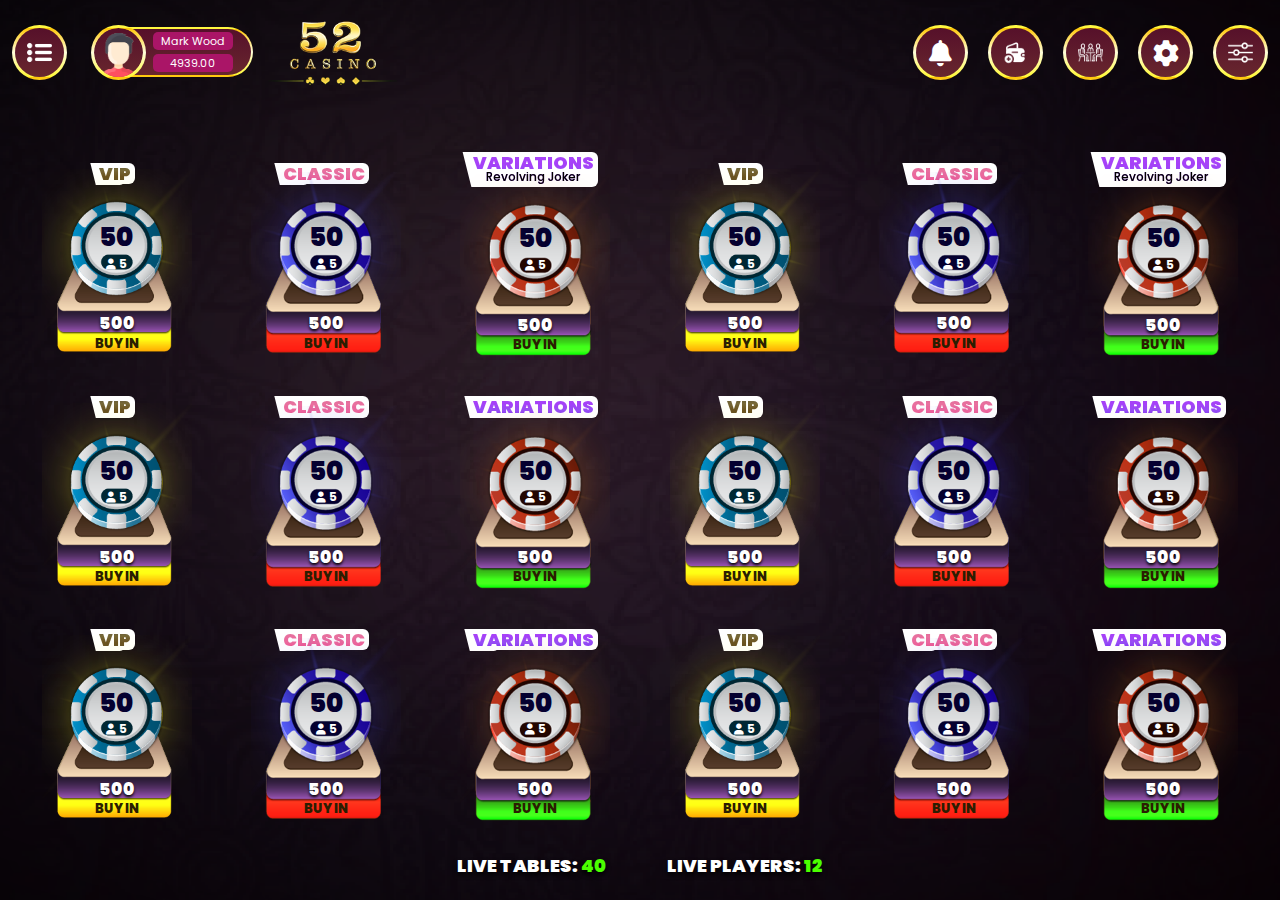
==== commit 87a5f988: "Add files via upload" ====
--- a/lobby.html
+++ b/lobby.html
@@ -93,7 +93,7 @@
 	<!-- <h2 class="text-uppercase lobby-title d-flex justify-content-center mb-0"><span>classic</span></h2> -->
 <div class="container lobbybetpoint-container">
 	<div class="row align-items-center justify-content-center mt-5 betgapdiv">
-		<div class="col-md-2 col-sm-4 col-6 mb-4 position-relative text-center">
+		<div class="col-md-2 col-sm-4 col-6 mb-3 position-relative text-center">
 			<div class="w-100 text-center mb-0">
 				<h3 class="variationsText vipText position-relative text-uppercase m-0"><p class="position-relative m-0">Vip</p></h3>
 			</div>
@@ -110,7 +110,7 @@
 		</div>
 	</div>
 
-		<div class="col-md-2 col-sm-4 col-6 mb-4 position-relative text-center">
+		<div class="col-md-2 col-sm-4 col-6 mb-3 position-relative text-center">
 			<div class="w-100 text-center mb-0">
 				<h3 class="variationsText classicText position-relative text-uppercase m-0"><p class="position-relative m-0">Classic</p></h3>
 			</div>
@@ -127,7 +127,7 @@
 		</div>
 	</div>
 
-		<div class="col-md-2 col-sm-4 col-6 mb-4 position-relative text-center">
+		<div class="col-md-2 col-sm-4 col-6 mb-3 position-relative text-center">
 			<div class="w-100 text-center mb-0 position-relative">
 				<h3 class="variationsText position-relative text-uppercase m-0"><p class="position-relative m-0">variations <span class="d-block">Revolving Joker</span></p></h3>
 			</div>
@@ -144,7 +144,7 @@
 		</div>
 		</div>
 
-		<div class="col-md-2 col-sm-4 col-6 mb-4 position-relative text-center">
+		<div class="col-md-2 col-sm-4 col-6 mb-3 position-relative text-center">
 			<div class="w-100 text-center mb-0">
 				<h3 class="variationsText vipText position-relative text-uppercase m-0"><p class="position-relative m-0">Vip</p></h3>
 			</div>
@@ -161,7 +161,7 @@
 		</div>
 	</div>
 
-		<div class="col-md-2 col-sm-4 col-6 mb-4 position-relative text-center">
+		<div class="col-md-2 col-sm-4 col-6 mb-3 position-relative text-center">
 			<div class="w-100 text-center mb-0">
 				<h3 class="variationsText classicText position-relative text-uppercase m-0"><p class="position-relative m-0">Classic</p></h3>
 			</div>
@@ -178,7 +178,7 @@
 		</div>
 	</div>
 
-		<div class="col-md-2 col-sm-4 col-6 mb-4 position-relative text-center">
+		<div class="col-md-2 col-sm-4 col-6 mb-3 position-relative text-center">
 			<div class="w-100 text-center mb-0 position-relative">
 				<h3 class="variationsText position-relative text-uppercase m-0"><p class="position-relative m-0">variations <span class="d-block">Revolving Joker</span></p></h3>
 			</div>
@@ -195,7 +195,7 @@
 		</div>
 		</div>
 
-		<div class="col-md-2 col-sm-4 col-6 mb-4 position-relative text-center">
+		<div class="col-md-2 col-sm-4 col-6 mb-3 position-relative text-center">
 			<div class="w-100 text-center mb-0">
 				<h3 class="variationsText vipText position-relative text-uppercase m-0"><p class="position-relative m-0">Vip</p></h3>
 			</div>
@@ -212,7 +212,7 @@
 		</div>
 	</div>
 
-		<div class="col-md-2 col-sm-4 col-6 mb-4 position-relative text-center">
+		<div class="col-md-2 col-sm-4 col-6 mb-3 position-relative text-center">
 			<div class="w-100 text-center mb-0">
 				<h3 class="variationsText classicText position-relative text-uppercase m-0"><p class="position-relative m-0">Classic</p></h3>
 			</div>
@@ -229,7 +229,7 @@
 		</div>
 	</div>
 
-		<div class="col-md-2 col-sm-4 col-6 mb-4 position-relative text-center">
+		<div class="col-md-2 col-sm-4 col-6 mb-3 position-relative text-center">
 			<div class="w-100 text-center mb-0 position-relative">
 				<h3 class="variationsText position-relative text-uppercase m-0"><p class="position-relative m-0">variations</p></h3>
 			</div>
@@ -246,7 +246,7 @@
 		</div>
 		</div>
 
-		<div class="col-md-2 col-sm-4 col-6 mb-4 position-relative text-center">
+		<div class="col-md-2 col-sm-4 col-6 mb-3 position-relative text-center">
 			<div class="w-100 text-center mb-0">
 				<h3 class="variationsText vipText position-relative text-uppercase m-0"><p class="position-relative m-0">Vip</p></h3>
 			</div>
@@ -263,7 +263,7 @@
 		</div>
 	</div>
 
-		<div class="col-md-2 col-sm-4 col-6 mb-4 position-relative text-center">
+		<div class="col-md-2 col-sm-4 col-6 mb-3 position-relative text-center">
 			<div class="w-100 text-center mb-0">
 				<h3 class="variationsText classicText position-relative text-uppercase m-0"><p class="position-relative m-0">Classic</p></h3>
 			</div>
@@ -280,7 +280,7 @@
 		</div>
 	</div>
 
-		<div class="col-md-2 col-sm-4 col-6 mb-4 position-relative text-center">
+		<div class="col-md-2 col-sm-4 col-6 mb-3 position-relative text-center">
 			<div class="w-100 text-center mb-0 position-relative">
 				<h3 class="variationsText position-relative text-uppercase m-0"><p class="position-relative m-0">variations</p></h3>
 			</div>
@@ -297,7 +297,7 @@
 		</div>
 		</div>
 
-		<div class="col-md-2 col-sm-4 col-6 mb-4 position-relative text-center">
+		<div class="col-md-2 col-sm-4 col-6 mb-3 position-relative text-center">
 			<div class="w-100 text-center mb-0">
 				<h3 class="variationsText vipText position-relative text-uppercase m-0"><p class="position-relative m-0">Vip</p></h3>
 			</div>
@@ -314,7 +314,7 @@
 		</div>
 	</div>
 
-		<div class="col-md-2 col-sm-4 col-6 mb-4 position-relative text-center">
+		<div class="col-md-2 col-sm-4 col-6 mb-3 position-relative text-center">
 			<div class="w-100 text-center mb-0">
 				<h3 class="variationsText classicText position-relative text-uppercase m-0"><p class="position-relative m-0">Classic</p></h3>
 			</div>
@@ -331,7 +331,7 @@
 		</div>
 	</div>
 
-		<div class="col-md-2 col-sm-4 col-6 mb-4 position-relative text-center">
+		<div class="col-md-2 col-sm-4 col-6 mb-3 position-relative text-center">
 			<div class="w-100 text-center mb-0 position-relative">
 				<h3 class="variationsText position-relative text-uppercase m-0"><p class="position-relative m-0">variations</p></h3>
 			</div>
@@ -348,7 +348,7 @@
 		</div>
 		</div>
 
-		<div class="col-md-2 col-sm-4 col-6 mb-4 position-relative text-center">
+		<div class="col-md-2 col-sm-4 col-6 mb-3 position-relative text-center">
 			<div class="w-100 text-center mb-0">
 				<h3 class="variationsText vipText position-relative text-uppercase m-0"><p class="position-relative m-0">Vip</p></h3>
 			</div>
@@ -365,7 +365,7 @@
 		</div>
 	</div>
 
-		<div class="col-md-2 col-sm-4 col-6 mb-4 position-relative text-center">
+		<div class="col-md-2 col-sm-4 col-6 mb-3 position-relative text-center">
 			<div class="w-100 text-center mb-0">
 				<h3 class="variationsText classicText position-relative text-uppercase m-0"><p class="position-relative m-0">Classic</p></h3>
 			</div>
@@ -382,7 +382,7 @@
 		</div>
 	</div>
 
-		<div class="col-md-2 col-sm-4 col-6 mb-4 position-relative text-center">
+		<div class="col-md-2 col-sm-4 col-6 mb-3 position-relative text-center">
 			<div class="w-100 text-center mb-0 position-relative">
 				<h3 class="variationsText position-relative text-uppercase m-0"><p class="position-relative m-0">variations</p></h3>
 			</div>
--- a/assets/css/style.css
+++ b/assets/css/style.css
@@ -132,7 +132,7 @@
   display: none;
 }
 .chat-fix {
-  bottom: 15px;
+  bottom: 18px;
   left: 15px;
 }
 .teenpattiuser {
@@ -540,15 +540,12 @@
   text-transform: uppercase !important;
   padding: 5px 15px;
 }
-.pokernav-item:hover {
-  background: #dcbd7d;
-  color: #1a0a0b;
-}
-.pokernav-item:hover i {
-  color: #1a0a0b;
-}
-.pokernav-item:hover .upcoming-text {
-  color: #1a0a0b;
+.pokernav-item:hover{
+  color: #fff;
+  background: #000;
+}
+.pokernav-item:hover i, .pokernav-item:hover .upcoming-text {
+  color: #fff;
 }
 
 /* -------------------Menu Css End!------------------- */
@@ -630,7 +627,7 @@
   display: block;
   text-align: right;
   text-transform: capitalize;
-  margin-top: -3px;
+  margin-top: -8px;
 }
 .offcanvasAll {
   background: #1a0a0b;
@@ -797,9 +794,16 @@
   margin: 0px auto;
 }
 .teenpattigamecoin {
-  left: 18px;
+  width: 60px;left: 18px;
+}
+.packblindiv .teenpattigamecoin {
   top: 5px;
-  width: 60px;
+}
+.teenpattigamecoin {
+  top: 20%;
+}
+.packblindiv {
+  padding: 0px !important;
 }
 .revolvingjoker {
   margin: 0;
@@ -869,19 +873,19 @@
   height: 25px;
   transform: rotate(90deg);
   position: absolute;
-  right: 0px;
+  right: 15px;
   margin: 0;
   color: #fff;
 }
 .pokermenu-submenu {
   background: #301316;
-  width: 100%;
+  width: 90%;
   margin: 0px auto;
   border: 1px solid #341211;
   border-radius: 10px;
 }
-.pokerMenu-list li {
-  padding: 0 15px;
+.pokerMenu-list li a {
+  padding: 8px 15px;
 }
 .pokermenu-submenu li p {
   margin: 0;
@@ -1249,6 +1253,16 @@
   margin-top: -4px;
   padding-bottom: 3px;
 }
+.lobbybetpoint {
+  top: -15px;
+}
+ 
+.noneboot {
+  display: none;
+}
+.packblock-none {
+  display: none !important;
+}
 
 
 
@@ -1295,7 +1309,8 @@
   width: 69px !important;
   height: 69px !important;
   left: -16px;
-} 
+}
+
 
 
 }
